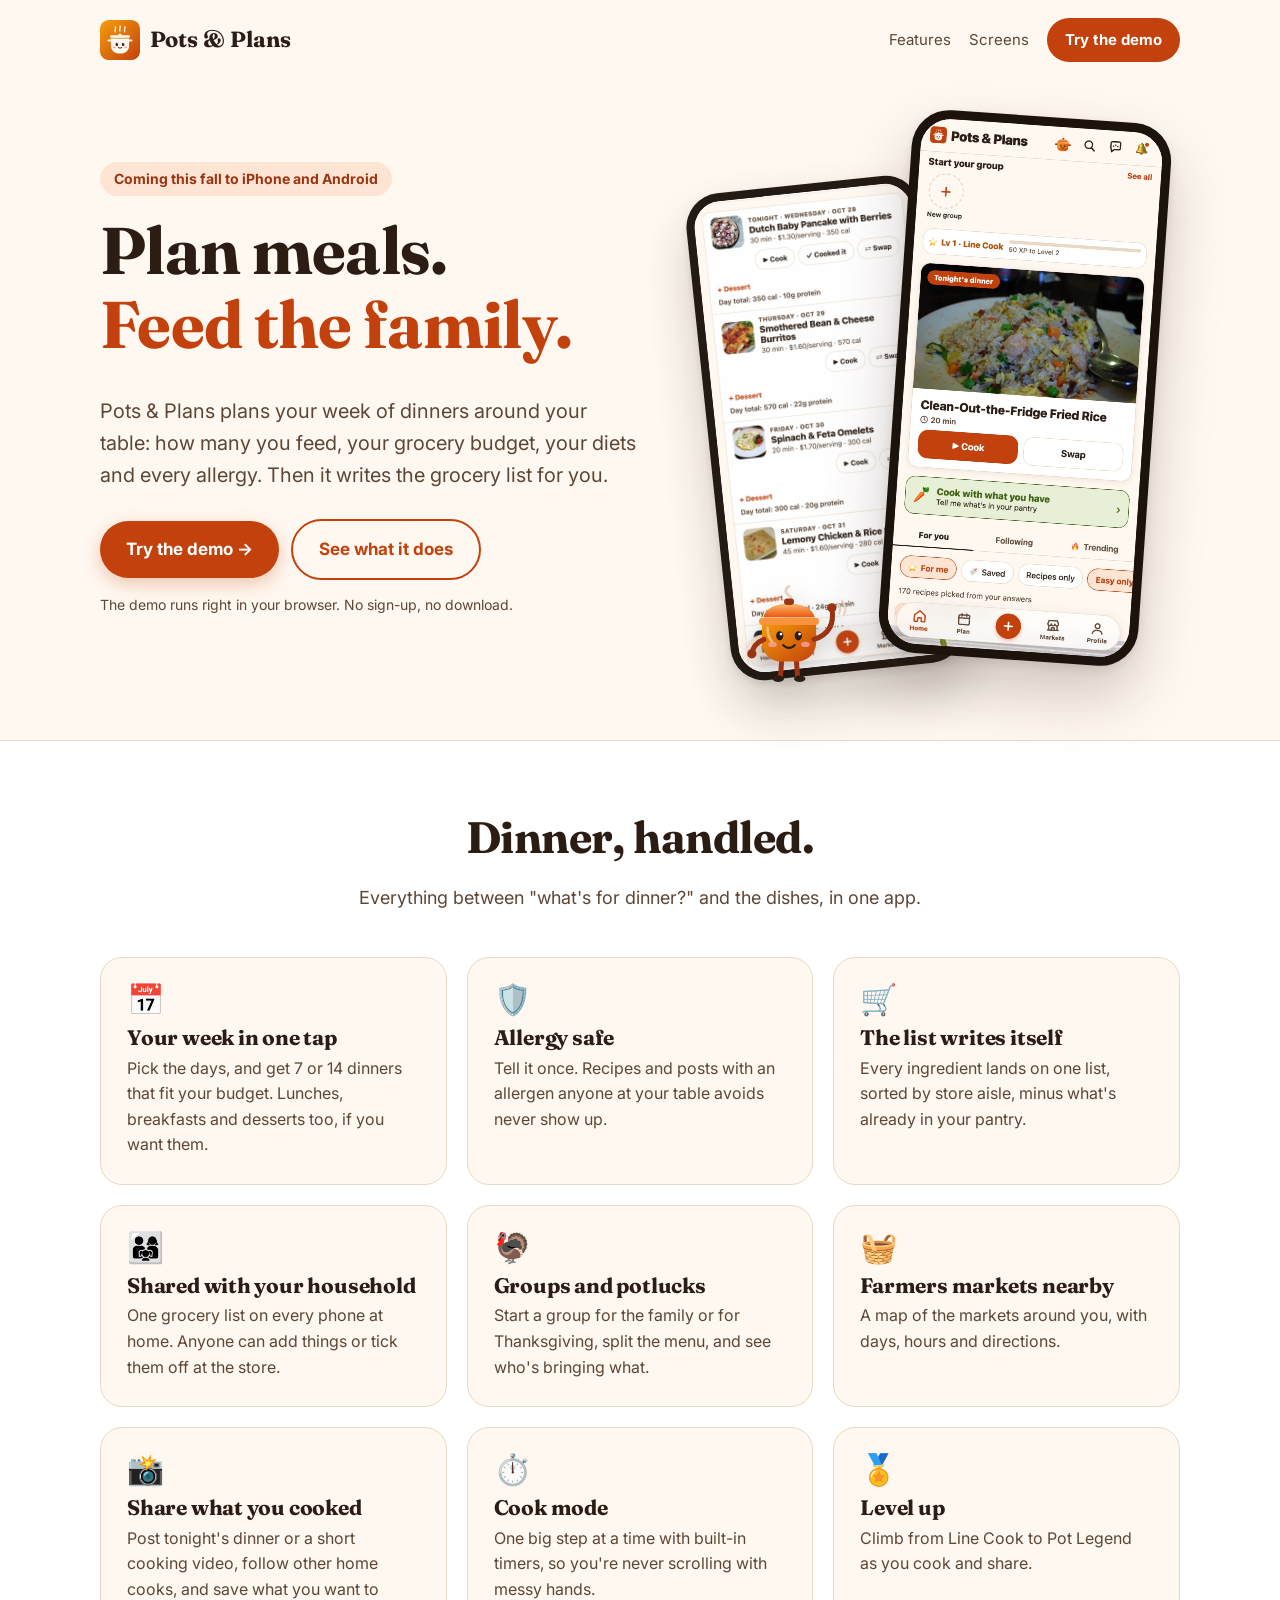
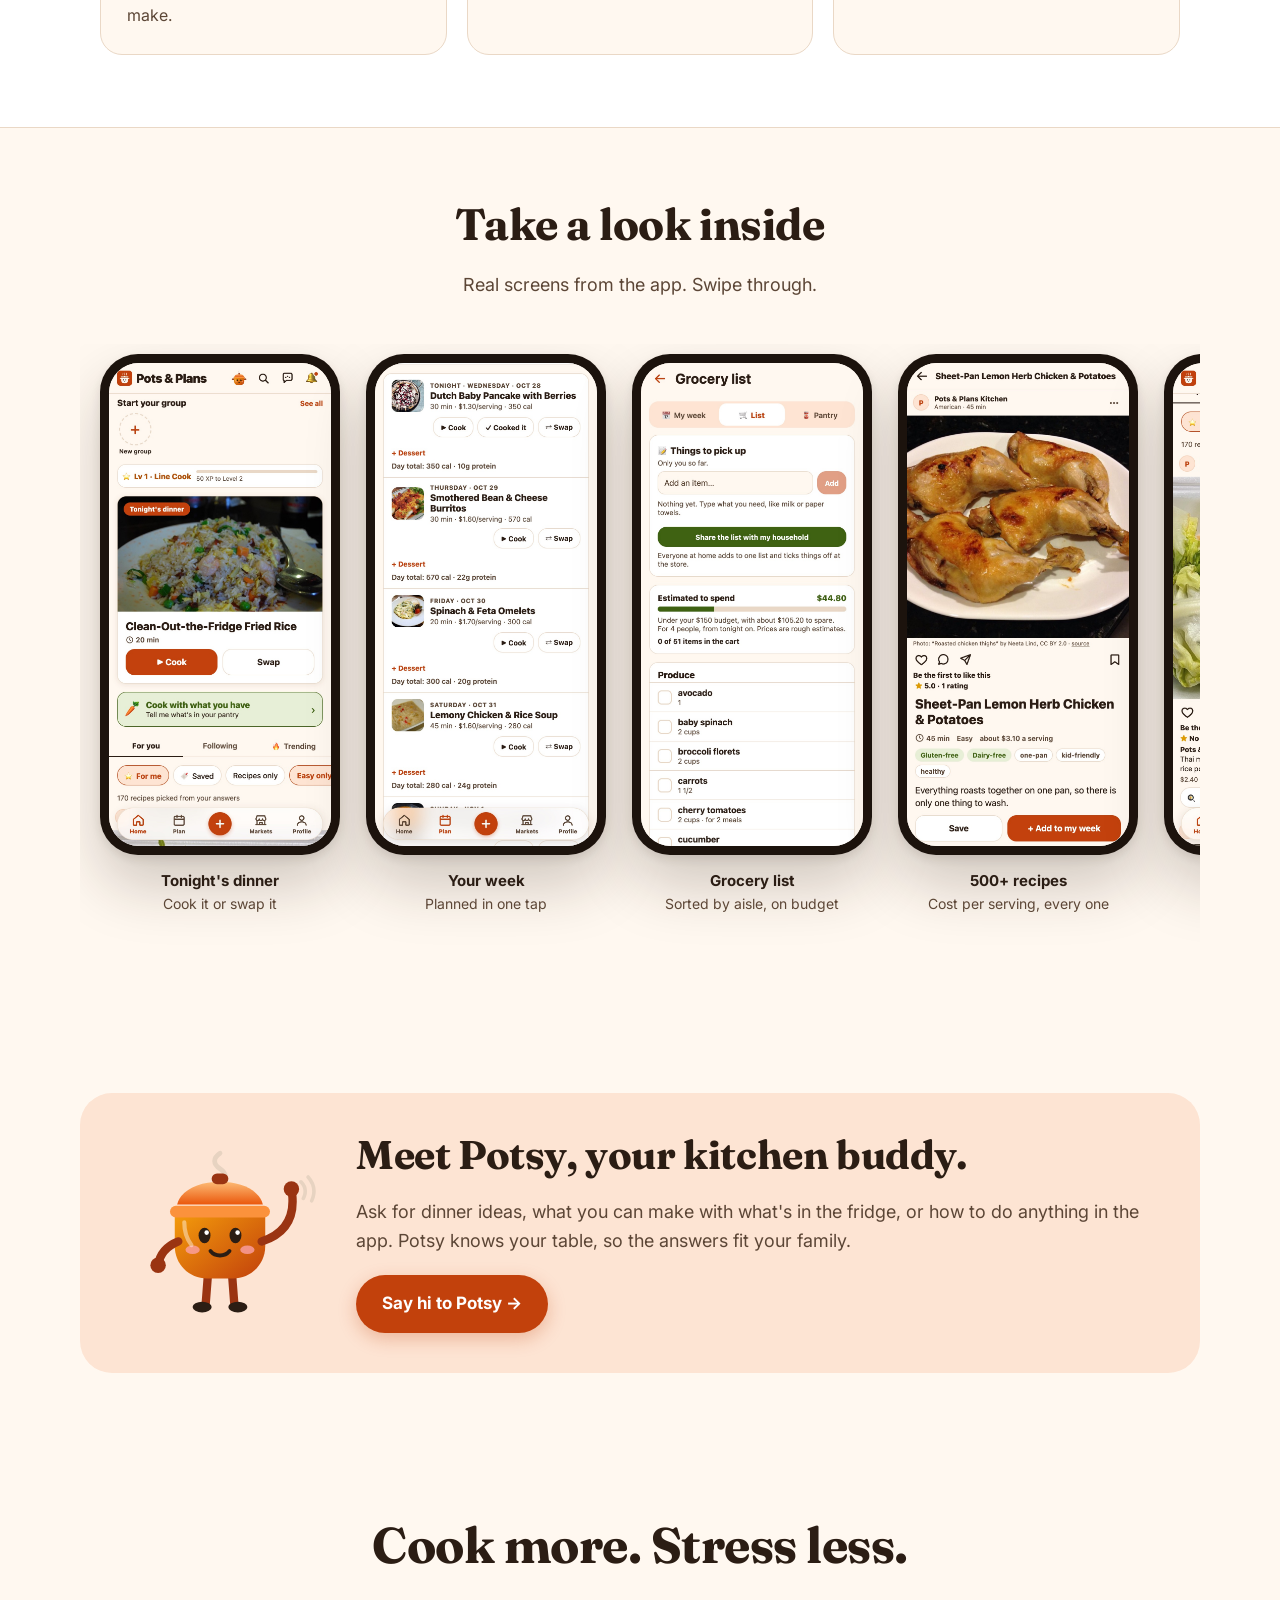
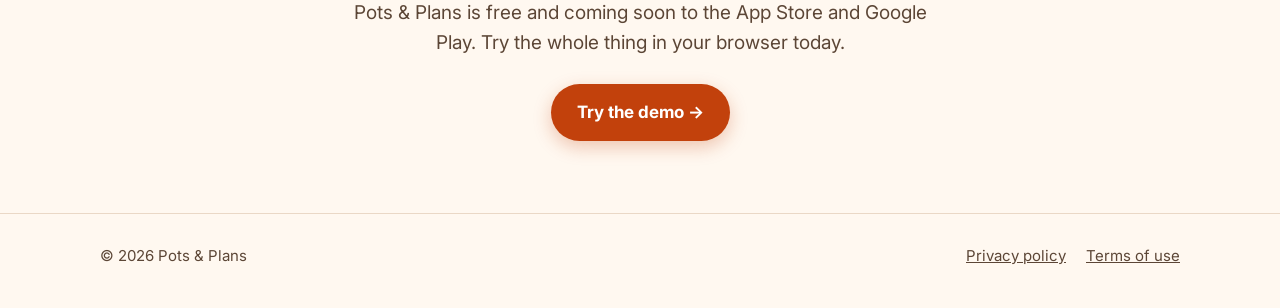
==== index.html @ 4e40d7f4 "Pots & Plans website: landing page, privacy, terms Co-Authored-By: Claude Opus 5.5 <noreply@anthropi" ====
<!doctype html>
<html lang="en">
<head>
  <meta charset="utf-8">
  <meta name="viewport" content="width=device-width, initial-scale=1">
  <title>Pots &amp; Plans: plan meals, feed the family</title>
  <meta name="description" content="Pots & Plans plans your week of dinners around your family's budget, diets and allergies, then builds the grocery list for you. Coming to iPhone and Android.">
  <meta property="og:title" content="Pots & Plans">
  <meta property="og:description" content="Plan meals. Feed the family. Your week of dinners and the grocery list, planned around your table.">
  <meta property="og:image" content="https://getpotsandplans.com/img/og-logo.png">
  <meta property="og:url" content="https://getpotsandplans.com/">
  <meta name="theme-color" content="#c2410c">
  <link rel="icon" href="/favicon.png">
  <link rel="apple-touch-icon" href="/apple-touch-icon.png">
  <link rel="preconnect" href="https://fonts.googleapis.com">
  <link rel="preconnect" href="https://fonts.gstatic.com" crossorigin>
  <link href="https://fonts.googleapis.com/css2?family=Fraunces:opsz,wght@9..144,600;9..144,700&family=Inter:wght@400;600;700&display=swap" rel="stylesheet">
  <link rel="stylesheet" href="/style.css">
</head>
<body>
  <header class="top">
    <div class="wrap">
      <a class="brand" href="/"><img src="/img/logo.svg" alt="">Pots &amp; Plans</a>
      <nav>
        <a class="hide-sm" href="#features">Features</a>
        <a class="hide-sm" href="#screens">Screens</a>
        <a class="btn small" href="https://enocherdner.github.io/pots-and-plans-demo/">Try the demo</a>
      </nav>
    </div>
  </header>

  <main>
    <section class="hero">
      <div class="wrap">
        <div>
          <span class="eyebrow">Coming this fall to iPhone and Android</span>
          <h1>Plan meals.<br><em>Feed the family.</em></h1>
          <p class="lead">Pots &amp; Plans plans your week of dinners around your table: how many you feed, your grocery budget, your diets and every allergy. Then it writes the grocery list for you.</p>
          <div class="cta-row">
            <a class="btn" href="https://enocherdner.github.io/pots-and-plans-demo/">Try the demo &rarr;</a>
            <a class="btn ghost" href="#features">See what it does</a>
          </div>
          <p class="note">The demo runs right in your browser. No sign-up, no download.</p>
        </div>
        <div class="hero-phones" aria-hidden="true">
          <div class="phone back"><img src="/img/screens/plan.jpg" alt=""></div>
          <div class="phone front"><img src="/img/screens/home.jpg" alt=""></div>
          <img class="potsy" src="/img/potsy-waving.svg" alt="">
        </div>
      </div>
    </section>

    <section class="alt" id="features">
      <div class="wrap">
        <div class="section-head">
          <h2>Dinner, handled.</h2>
          <p>Everything between "what's for dinner?" and the dishes, in one app.</p>
        </div>
        <div class="features">
          <div class="feature"><div class="icon">📅</div><h3>Your week in one tap</h3><p>Pick the days, and get 7 or 14 dinners that fit your budget. Lunches, breakfasts and desserts too, if you want them.</p></div>
          <div class="feature"><div class="icon">🛡️</div><h3>Allergy safe</h3><p>Tell it once. Recipes and posts with an allergen anyone at your table avoids never show up.</p></div>
          <div class="feature"><div class="icon">🛒</div><h3>The list writes itself</h3><p>Every ingredient lands on one list, sorted by store aisle, minus what's already in your pantry.</p></div>
          <div class="feature"><div class="icon">👨‍👩‍👧</div><h3>Shared with your household</h3><p>One grocery list on every phone at home. Anyone can add things or tick them off at the store.</p></div>
          <div class="feature"><div class="icon">🦃</div><h3>Groups and potlucks</h3><p>Start a group for the family or for Thanksgiving, split the menu, and see who's bringing what.</p></div>
          <div class="feature"><div class="icon">🧺</div><h3>Farmers markets nearby</h3><p>A map of the markets around you, with days, hours and directions.</p></div>
          <div class="feature"><div class="icon">📸</div><h3>Share what you cooked</h3><p>Post tonight's dinner or a short cooking video, follow other home cooks, and save what you want to make.</p></div>
          <div class="feature"><div class="icon">⏱️</div><h3>Cook mode</h3><p>One big step at a time with built-in timers, so you're never scrolling with messy hands.</p></div>
          <div class="feature"><div class="icon">🏅</div><h3>Level up</h3><p>Climb from Line Cook to Pot Legend as you cook and share.</p></div>
        </div>
      </div>
    </section>

    <section id="screens">
      <div class="wrap">
        <div class="section-head">
          <h2>Take a look inside</h2>
          <p>Real screens from the app. Swipe through.</p>
        </div>
        <div class="rail">
          <figure><div class="phone"><img src="/img/screens/home.jpg" alt="Home screen with tonight's dinner" loading="lazy"></div><figcaption>Tonight's dinner<span>Cook it or swap it</span></figcaption></figure>
          <figure><div class="phone"><img src="/img/screens/plan.jpg" alt="A week of planned dinners" loading="lazy"></div><figcaption>Your week<span>Planned in one tap</span></figcaption></figure>
          <figure><div class="phone"><img src="/img/screens/list.jpg" alt="Grocery list sorted by aisle" loading="lazy"></div><figcaption>Grocery list<span>Sorted by aisle, on budget</span></figcaption></figure>
          <figure><div class="phone"><img src="/img/screens/recipe.jpg" alt="A recipe page" loading="lazy"></div><figcaption>500+ recipes<span>Cost per serving, every one</span></figcaption></figure>
          <figure><div class="phone"><img src="/img/screens/feed.jpg" alt="The recipe feed" loading="lazy"></div><figcaption>The feed<span>Picked from your answers</span></figcaption></figure>
          <figure><div class="phone"><img src="/img/screens/potsy.jpg" alt="Asking Potsy for dinner ideas" loading="lazy"></div><figcaption>Ask Potsy<span>Ideas in seconds</span></figcaption></figure>
          <figure><div class="phone"><img src="/img/screens/markets.jpg" alt="Farmers market map" loading="lazy"></div><figcaption>Farmers markets<span>Near you, on a map</span></figcaption></figure>
        </div>
      </div>
    </section>

    <section class="potsy-band">
      <div class="wrap">
        <img src="/img/potsy-waving.svg" alt="Potsy, the Pots & Plans pot, waving">
        <div>
          <h2>Meet Potsy, your kitchen buddy.</h2>
          <p>Ask for dinner ideas, what you can make with what's in the fridge, or how to do anything in the app. Potsy knows your table, so the answers fit your family.</p>
          <a class="btn" href="https://enocherdner.github.io/pots-and-plans-demo/">Say hi to Potsy &rarr;</a>
        </div>
      </div>
    </section>

    <section class="final">
      <div class="wrap">
        <h2>Cook more. Stress less.</h2>
        <p>Pots &amp; Plans is free and coming soon to the App Store and Google Play. Try the whole thing in your browser today.</p>
        <a class="btn" href="https://enocherdner.github.io/pots-and-plans-demo/">Try the demo &rarr;</a>
      </div>
    </section>
  </main>

  <footer>
    <div class="wrap">
      <span>&copy; 2026 Pots &amp; Plans</span>
      <nav>
        <a href="/privacy/">Privacy policy</a>
        <a href="/terms/">Terms of use</a>
      </nav>
    </div>
  </footer>
</body>
</html>
---- style.css ----
:root {
  --bg: #fff8f0;
  --surface: #ffffff;
  --ink: #2b1d14;
  --ink-soft: #5c4636;
  --line: #ead8c6;
  --brand: #c2410c;
  --brand-dark: #9a3412;
  --brand-soft: #fde4d3;
  --green: #3f6212;
  --green-soft: #e7f0d6;
  --radius: 22px;
}
* { box-sizing: border-box; }
html { -webkit-text-size-adjust: 100%; scroll-behavior: smooth; }
body {
  margin: 0;
  background: var(--bg);
  color: var(--ink);
  font: 17px/1.6 "Inter", system-ui, -apple-system, "Segoe UI", sans-serif;
}
img { max-width: 100%; display: block; }
a { color: var(--brand); }
h1, h2, h3 { font-family: "Fraunces", Georgia, serif; line-height: 1.12; margin: 0 0 .5em; letter-spacing: -0.01em; }
.wrap { max-width: 1120px; margin: 0 auto; padding: 0 20px; }

/* Top bar */
.top { padding: 18px 0; }
.top .wrap { display: flex; align-items: center; justify-content: space-between; gap: 12px; }
.brand { display: flex; align-items: center; gap: 10px; text-decoration: none; color: var(--ink); font-family: "Fraunces", Georgia, serif; font-weight: 700; font-size: 22px; }
.brand img { width: 40px; height: 40px; }
.top nav { display: flex; gap: 18px; align-items: center; font-size: 15px; }
.top nav a { color: var(--ink-soft); text-decoration: none; }
.top nav a:hover { color: var(--brand); }
.top nav a.btn, .top nav a.btn:hover { color: #fff; }

/* Buttons */
.btn {
  display: inline-flex; align-items: center; justify-content: center; gap: 8px;
  background: var(--brand); color: #fff; text-decoration: none; font-weight: 700;
  padding: 15px 26px; border-radius: 999px; font-size: 17px;
  box-shadow: 0 6px 18px rgba(194, 65, 12, .28);
  transition: background .15s, transform .15s;
}
.btn:hover { background: var(--brand-dark); transform: translateY(-1px); }
.btn.small { padding: 10px 18px; font-size: 15px; box-shadow: none; }
.btn.ghost { background: transparent; color: var(--brand); border: 2px solid var(--brand); box-shadow: none; }
.btn.ghost:hover { background: var(--brand-soft); }

/* Hero */
.hero { padding: 36px 0 64px; }
.hero .wrap { display: grid; grid-template-columns: 1.05fr .95fr; gap: 48px; align-items: center; }
.eyebrow { display: inline-block; background: var(--brand-soft); color: var(--brand-dark); font-weight: 700; font-size: 14px; padding: 6px 14px; border-radius: 999px; margin-bottom: 18px; }
.hero h1 { font-size: clamp(40px, 6vw, 66px); }
.hero h1 em { font-style: normal; color: var(--brand); }
.hero p.lead { font-size: 20px; color: var(--ink-soft); max-width: 34em; margin: 0 0 28px; }
.cta-row { display: flex; flex-wrap: wrap; gap: 12px; align-items: center; }
.note { font-size: 14px; color: var(--ink-soft); margin-top: 14px; }
.hero-phones { position: relative; display: flex; justify-content: center; min-height: 560px; }
.hero-phones .phone { position: absolute; left: 50%; width: 260px; }
.hero-phones .phone.back { transform: translateX(calc(-50% - 110px)) rotate(-6deg) scale(.9); top: 40px; opacity: .97; }
.hero-phones .phone.front { transform: translateX(calc(-50% + 90px)) rotate(4deg); top: 0; }
.hero-phones .potsy { position: absolute; width: 120px; bottom: -10px; left: 8%; filter: drop-shadow(0 8px 14px rgba(0,0,0,.15)); }

/* Phone frame */
.phone {
  border-radius: 38px; padding: 9px; background: #1c130d;
  box-shadow: 0 30px 60px rgba(43, 29, 20, .22), 0 4px 10px rgba(43, 29, 20, .1);
}
.phone img { border-radius: 30px; width: 100%; aspect-ratio: 440 / 956; object-fit: cover; object-position: top; background: var(--bg); }

/* Sections */
section { padding: 72px 0; }
section.alt { background: var(--surface); border-top: 1px solid var(--line); border-bottom: 1px solid var(--line); }
.section-head { text-align: center; max-width: 640px; margin: 0 auto 44px; }
.section-head h2 { font-size: clamp(30px, 4vw, 44px); }
.section-head p { color: var(--ink-soft); font-size: 18px; margin: 0; }

.features { display: grid; grid-template-columns: repeat(3, 1fr); gap: 20px; }
.feature { background: var(--surface); border: 1px solid var(--line); border-radius: var(--radius); padding: 26px; }
section.alt .feature { background: var(--bg); }
.feature .icon { font-size: 30px; line-height: 1; margin-bottom: 12px; }
.feature h3 { font-size: 21px; margin-bottom: 6px; }
.feature p { margin: 0; color: var(--ink-soft); font-size: 16px; }

/* Screenshot rail */
.rail { display: flex; gap: 26px; overflow-x: auto; scroll-snap-type: x mandatory; padding: 10px 20px 34px; margin: 0 -20px; -webkit-overflow-scrolling: touch; }
.rail figure { margin: 0; flex: 0 0 240px; scroll-snap-align: center; text-align: center; }
.rail figcaption { margin-top: 14px; font-weight: 700; font-size: 15px; }
.rail figcaption span { display: block; font-weight: 400; color: var(--ink-soft); font-size: 14px; }

/* Potsy band */
.potsy-band .wrap { display: grid; grid-template-columns: 200px 1fr; gap: 36px; align-items: center; background: var(--brand-soft); border-radius: 32px; padding: 40px; }
.potsy-band img { width: 100%; }
.potsy-band h2 { font-size: clamp(28px, 3.6vw, 40px); }
.potsy-band p { color: var(--ink-soft); margin: 0 0 20px; font-size: 18px; }

/* Final CTA */
.final { text-align: center; }
.final h2 { font-size: clamp(32px, 4.5vw, 50px); }
.final p { color: var(--ink-soft); font-size: 19px; margin: 0 auto 26px; max-width: 32em; }

/* Footer */
footer { border-top: 1px solid var(--line); padding: 30px 0 40px; font-size: 15px; color: var(--ink-soft); }
footer .wrap { display: flex; flex-wrap: wrap; justify-content: space-between; gap: 14px; align-items: center; }
footer nav { display: flex; gap: 20px; }
footer a { color: var(--ink-soft); }

/* Legal pages */
.legal { max-width: 720px; margin: 0 auto; padding: 24px 20px 72px; }
.legal h1 { font-size: clamp(36px, 5vw, 48px); }
.legal h2 { font-size: 24px; margin-top: 1.6em; }
.legal .updated { color: var(--ink-soft); font-size: 15px; }
.legal p, .legal li { color: var(--ink); }

@media (max-width: 900px) {
  .hero .wrap { grid-template-columns: 1fr; gap: 28px; }
  .hero { text-align: center; padding-top: 16px; }
  .hero p.lead { margin-left: auto; margin-right: auto; }
  .cta-row { justify-content: center; }
  .hero-phones { min-height: 480px; }
  .hero-phones .phone { width: 220px; }
  .hero-phones .phone.back { transform: translateX(calc(-50% - 80px)) rotate(-6deg) scale(.9); }
  .hero-phones .phone.front { transform: translateX(calc(-50% + 70px)) rotate(4deg); }
  .hero-phones .potsy { width: 90px; left: 2%; }
  .features { grid-template-columns: 1fr 1fr; }
  .potsy-band .wrap { grid-template-columns: 1fr; text-align: center; padding: 30px 22px; }
  .potsy-band img { width: 140px; margin: 0 auto; }
}
@media (max-width: 600px) {
  body { font-size: 16px; }
  .top nav .hide-sm { display: none; }
  .features { grid-template-columns: 1fr; }
  section { padding: 56px 0; }
  .hero-phones { min-height: 400px; }
  .hero-phones .phone { width: 180px; border-radius: 30px; padding: 7px; }
  .hero-phones .phone img { border-radius: 24px; }
  .hero-phones .phone.back { transform: translateX(calc(-50% - 62px)) rotate(-6deg) scale(.9); }
  .hero-phones .phone.front { transform: translateX(calc(-50% + 56px)) rotate(4deg); }
  .rail figure { flex-basis: 210px; }
}
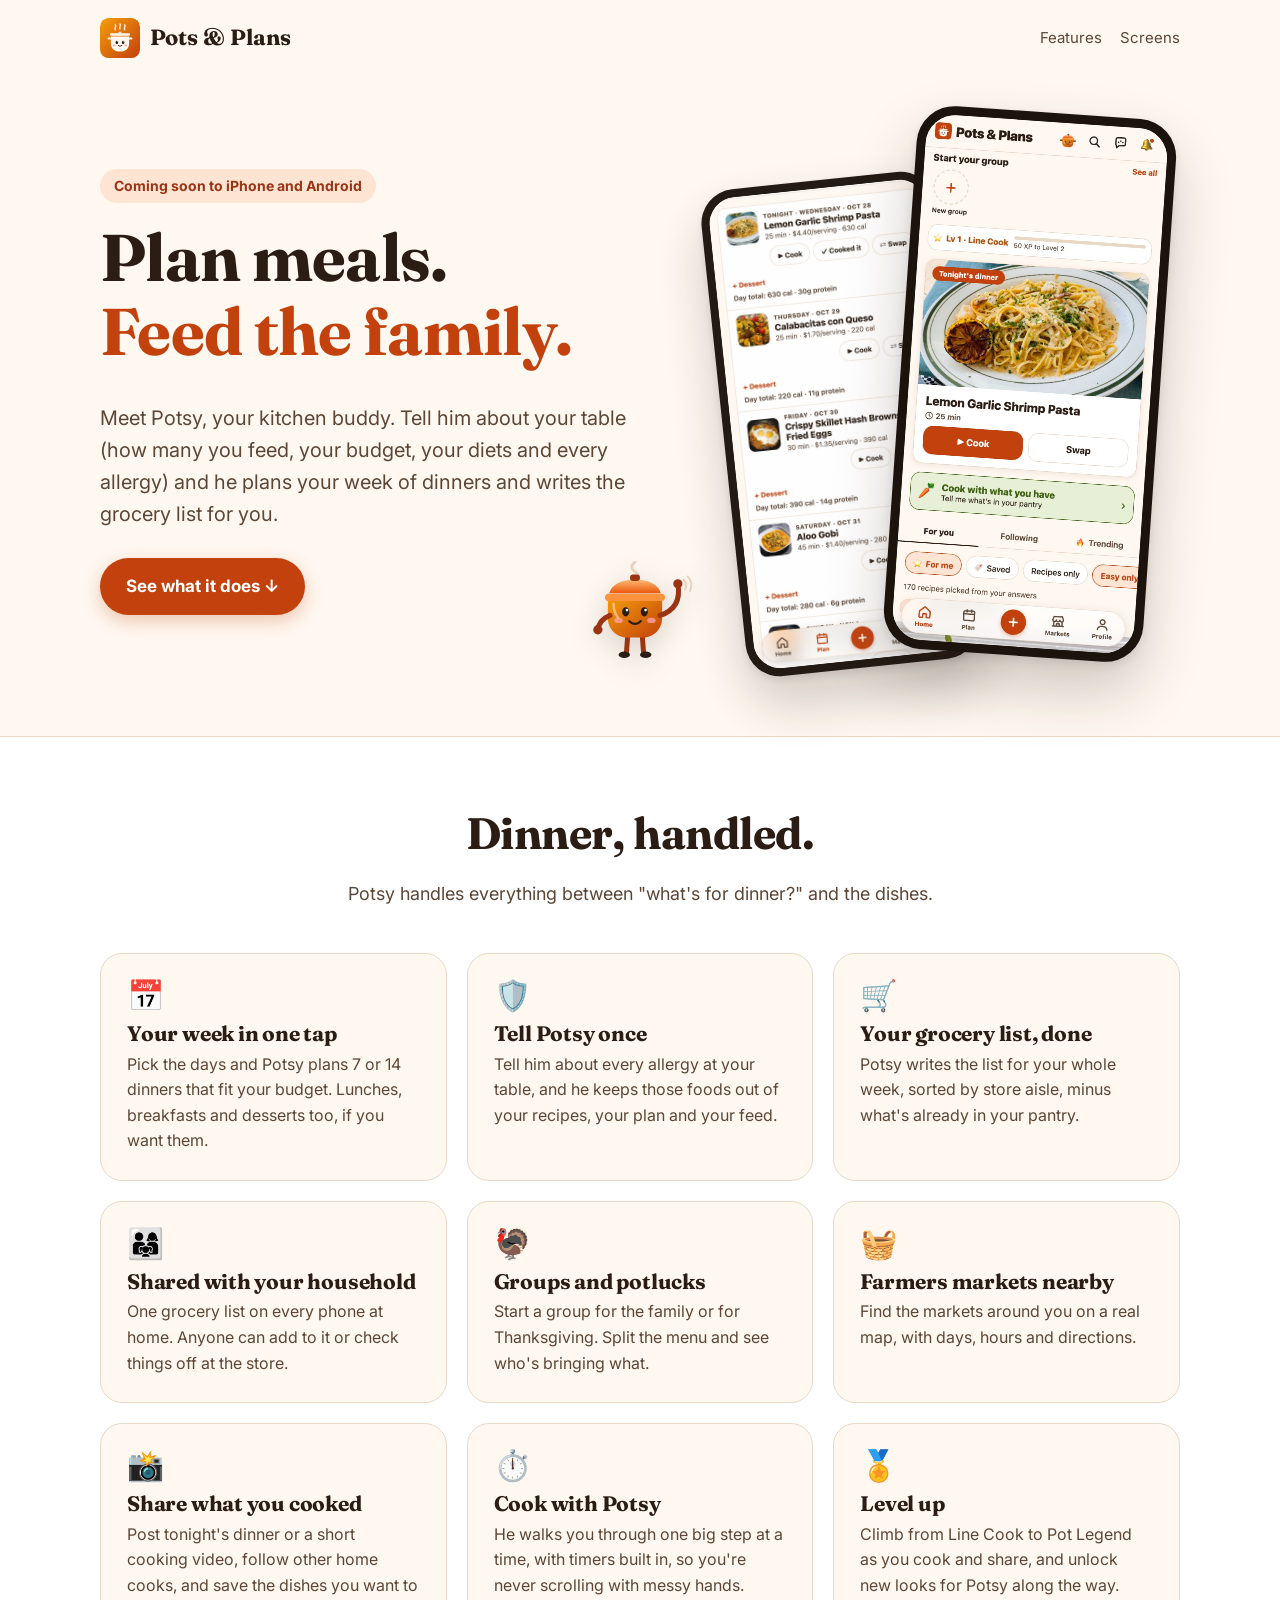
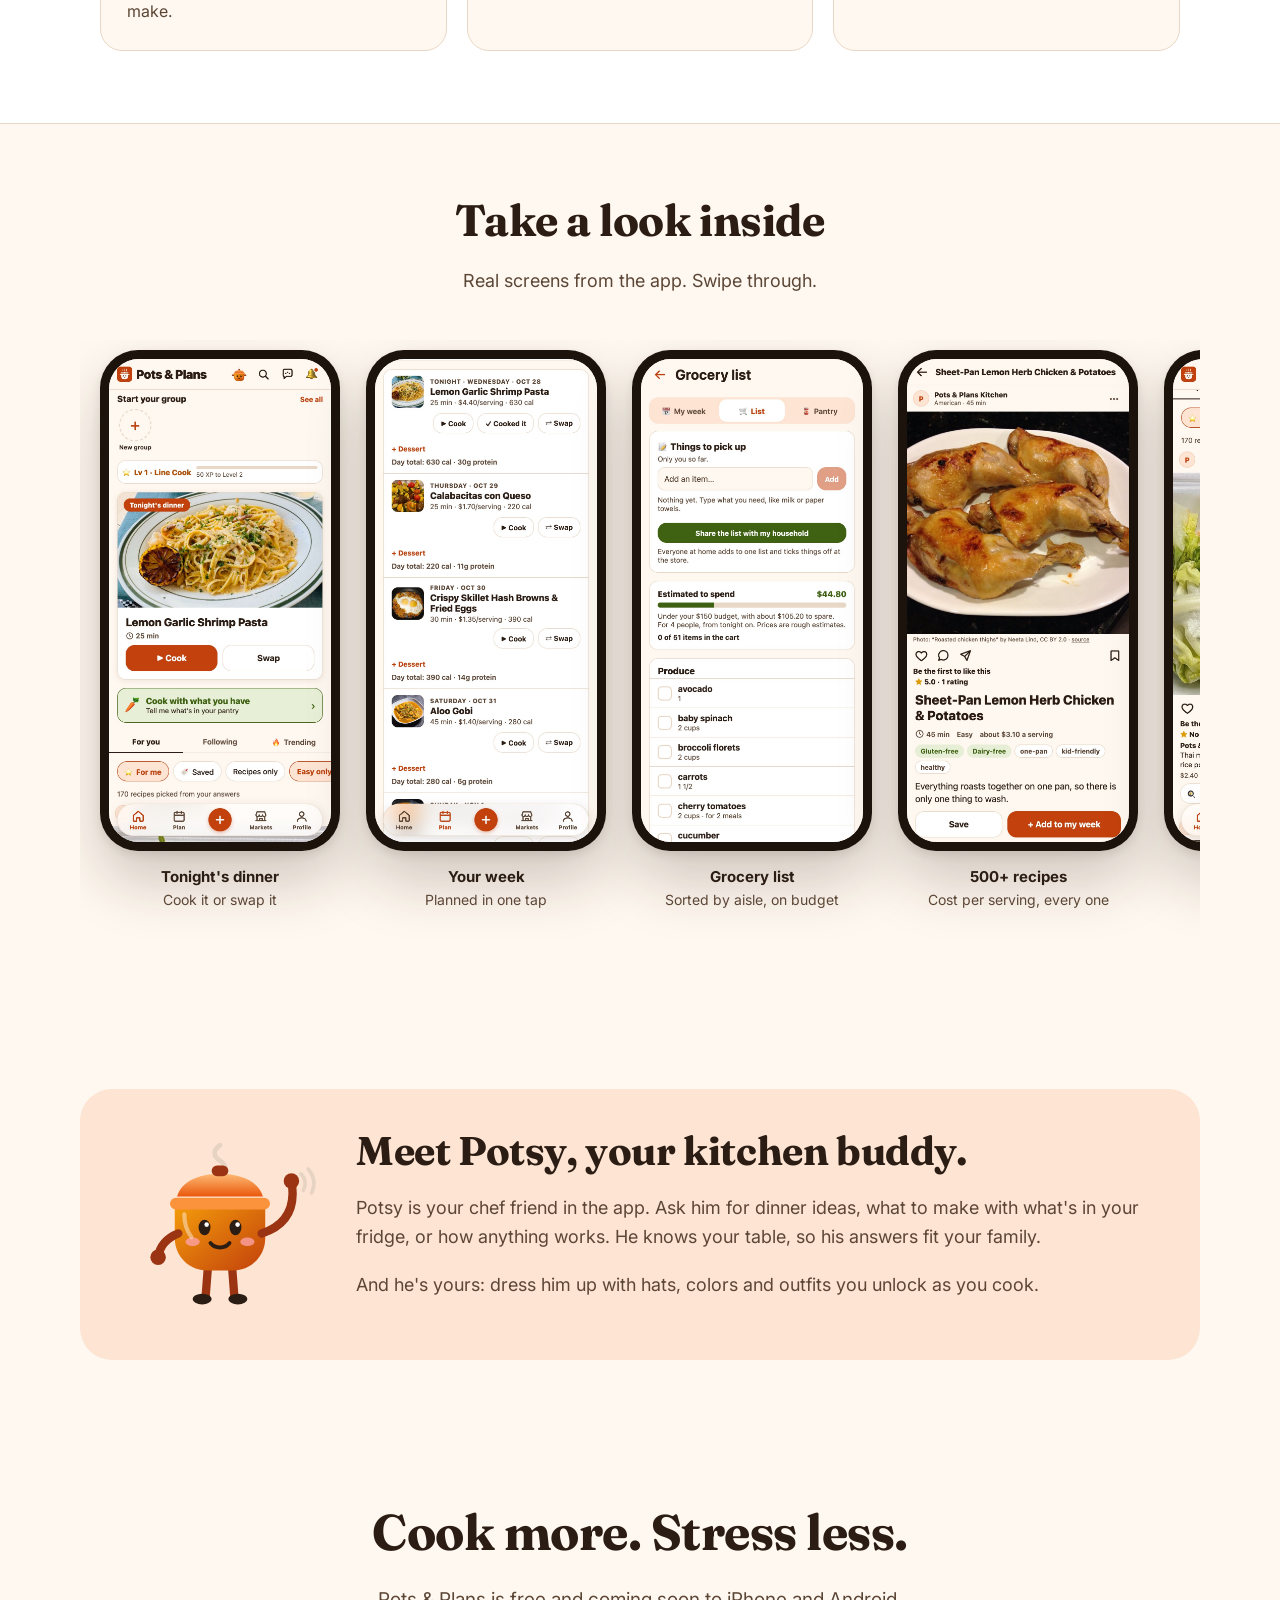
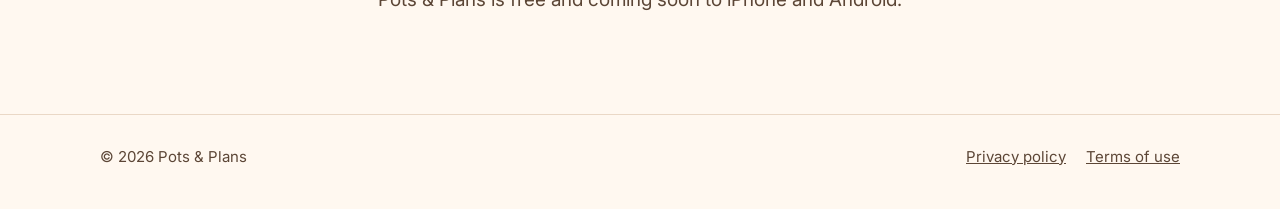
==== commit 6b571986: "Website: Potsy-first copy, coming soon (no demo links), shrimp pasta hero, Potsy beside the phones C" ====
--- a/index.html
+++ b/index.html
@@ -4,7 +4,7 @@
   <meta charset="utf-8">
   <meta name="viewport" content="width=device-width, initial-scale=1">
   <title>Pots &amp; Plans: plan meals, feed the family</title>
-  <meta name="description" content="Pots & Plans plans your week of dinners around your family's budget, diets and allergies, then builds the grocery list for you. Coming to iPhone and Android.">
+  <meta name="description" content="Meet Potsy, your kitchen buddy. He plans your week of dinners around your family's budget, diets and allergies, then writes the grocery list for you. Coming soon to iPhone and Android.">
   <meta property="og:title" content="Pots & Plans">
   <meta property="og:description" content="Plan meals. Feed the family. Your week of dinners and the grocery list, planned around your table.">
   <meta property="og:image" content="https://getpotsandplans.com/img/og-logo.png">
@@ -15,7 +15,7 @@
   <link rel="preconnect" href="https://fonts.googleapis.com">
   <link rel="preconnect" href="https://fonts.gstatic.com" crossorigin>
   <link href="https://fonts.googleapis.com/css2?family=Fraunces:opsz,wght@9..144,600;9..144,700&family=Inter:wght@400;600;700&display=swap" rel="stylesheet">
-  <link rel="stylesheet" href="/style.css">
+  <link rel="stylesheet" href="/style.css?v=3">
 </head>
 <body>
   <header class="top">
@@ -24,7 +24,6 @@
       <nav>
         <a class="hide-sm" href="#features">Features</a>
         <a class="hide-sm" href="#screens">Screens</a>
-        <a class="btn small" href="https://enocherdner.github.io/pots-and-plans-demo/">Try the demo</a>
       </nav>
     </div>
   </header>
@@ -33,18 +32,16 @@
     <section class="hero">
       <div class="wrap">
         <div>
-          <span class="eyebrow">Coming this fall to iPhone and Android</span>
+          <span class="eyebrow">Coming soon to iPhone and Android</span>
           <h1>Plan meals.<br><em>Feed the family.</em></h1>
-          <p class="lead">Pots &amp; Plans plans your week of dinners around your table: how many you feed, your grocery budget, your diets and every allergy. Then it writes the grocery list for you.</p>
+          <p class="lead">Meet Potsy, your kitchen buddy. Tell him about your table (how many you feed, your budget, your diets and every allergy) and he plans your week of dinners and writes the grocery list for you.</p>
           <div class="cta-row">
-            <a class="btn" href="https://enocherdner.github.io/pots-and-plans-demo/">Try the demo &rarr;</a>
-            <a class="btn ghost" href="#features">See what it does</a>
+            <a class="btn" href="#features">See what it does &darr;</a>
           </div>
-          <p class="note">The demo runs right in your browser. No sign-up, no download.</p>
         </div>
         <div class="hero-phones" aria-hidden="true">
-          <div class="phone back"><img src="/img/screens/plan.jpg" alt=""></div>
-          <div class="phone front"><img src="/img/screens/home.jpg" alt=""></div>
+          <div class="phone back"><img src="/img/screens/plan.jpg?v=3" alt=""></div>
+          <div class="phone front"><img src="/img/screens/home.jpg?v=3" alt=""></div>
           <img class="potsy" src="/img/potsy-waving.svg" alt="">
         </div>
       </div>
@@ -54,18 +51,18 @@
       <div class="wrap">
         <div class="section-head">
           <h2>Dinner, handled.</h2>
-          <p>Everything between "what's for dinner?" and the dishes, in one app.</p>
+          <p>Potsy handles everything between "what's for dinner?" and the dishes.</p>
         </div>
         <div class="features">
-          <div class="feature"><div class="icon">📅</div><h3>Your week in one tap</h3><p>Pick the days, and get 7 or 14 dinners that fit your budget. Lunches, breakfasts and desserts too, if you want them.</p></div>
-          <div class="feature"><div class="icon">🛡️</div><h3>Allergy safe</h3><p>Tell it once. Recipes and posts with an allergen anyone at your table avoids never show up.</p></div>
-          <div class="feature"><div class="icon">🛒</div><h3>The list writes itself</h3><p>Every ingredient lands on one list, sorted by store aisle, minus what's already in your pantry.</p></div>
-          <div class="feature"><div class="icon">👨‍👩‍👧</div><h3>Shared with your household</h3><p>One grocery list on every phone at home. Anyone can add things or tick them off at the store.</p></div>
-          <div class="feature"><div class="icon">🦃</div><h3>Groups and potlucks</h3><p>Start a group for the family or for Thanksgiving, split the menu, and see who's bringing what.</p></div>
-          <div class="feature"><div class="icon">🧺</div><h3>Farmers markets nearby</h3><p>A map of the markets around you, with days, hours and directions.</p></div>
-          <div class="feature"><div class="icon">📸</div><h3>Share what you cooked</h3><p>Post tonight's dinner or a short cooking video, follow other home cooks, and save what you want to make.</p></div>
-          <div class="feature"><div class="icon">⏱️</div><h3>Cook mode</h3><p>One big step at a time with built-in timers, so you're never scrolling with messy hands.</p></div>
-          <div class="feature"><div class="icon">🏅</div><h3>Level up</h3><p>Climb from Line Cook to Pot Legend as you cook and share.</p></div>
+          <div class="feature"><div class="icon">📅</div><h3>Your week in one tap</h3><p>Pick the days and Potsy plans 7 or 14 dinners that fit your budget. Lunches, breakfasts and desserts too, if you want them.</p></div>
+          <div class="feature"><div class="icon">🛡️</div><h3>Tell Potsy once</h3><p>Tell him about every allergy at your table, and he keeps those foods out of your recipes, your plan and your feed.</p></div>
+          <div class="feature"><div class="icon">🛒</div><h3>Your grocery list, done</h3><p>Potsy writes the list for your whole week, sorted by store aisle, minus what's already in your pantry.</p></div>
+          <div class="feature"><div class="icon">👨‍👩‍👧</div><h3>Shared with your household</h3><p>One grocery list on every phone at home. Anyone can add to it or check things off at the store.</p></div>
+          <div class="feature"><div class="icon">🦃</div><h3>Groups and potlucks</h3><p>Start a group for the family or for Thanksgiving. Split the menu and see who's bringing what.</p></div>
+          <div class="feature"><div class="icon">🧺</div><h3>Farmers markets nearby</h3><p>Find the markets around you on a real map, with days, hours and directions.</p></div>
+          <div class="feature"><div class="icon">📸</div><h3>Share what you cooked</h3><p>Post tonight's dinner or a short cooking video, follow other home cooks, and save the dishes you want to make.</p></div>
+          <div class="feature"><div class="icon">⏱️</div><h3>Cook with Potsy</h3><p>He walks you through one big step at a time, with timers built in, so you're never scrolling with messy hands.</p></div>
+          <div class="feature"><div class="icon">🏅</div><h3>Level up</h3><p>Climb from Line Cook to Pot Legend as you cook and share, and unlock new looks for Potsy along the way.</p></div>
         </div>
       </div>
     </section>
@@ -77,13 +74,13 @@
           <p>Real screens from the app. Swipe through.</p>
         </div>
         <div class="rail">
-          <figure><div class="phone"><img src="/img/screens/home.jpg" alt="Home screen with tonight's dinner" loading="lazy"></div><figcaption>Tonight's dinner<span>Cook it or swap it</span></figcaption></figure>
-          <figure><div class="phone"><img src="/img/screens/plan.jpg" alt="A week of planned dinners" loading="lazy"></div><figcaption>Your week<span>Planned in one tap</span></figcaption></figure>
-          <figure><div class="phone"><img src="/img/screens/list.jpg" alt="Grocery list sorted by aisle" loading="lazy"></div><figcaption>Grocery list<span>Sorted by aisle, on budget</span></figcaption></figure>
-          <figure><div class="phone"><img src="/img/screens/recipe.jpg" alt="A recipe page" loading="lazy"></div><figcaption>500+ recipes<span>Cost per serving, every one</span></figcaption></figure>
-          <figure><div class="phone"><img src="/img/screens/feed.jpg" alt="The recipe feed" loading="lazy"></div><figcaption>The feed<span>Picked from your answers</span></figcaption></figure>
-          <figure><div class="phone"><img src="/img/screens/potsy.jpg" alt="Asking Potsy for dinner ideas" loading="lazy"></div><figcaption>Ask Potsy<span>Ideas in seconds</span></figcaption></figure>
-          <figure><div class="phone"><img src="/img/screens/markets.jpg" alt="Farmers market map" loading="lazy"></div><figcaption>Farmers markets<span>Near you, on a map</span></figcaption></figure>
+          <figure><div class="phone"><img src="/img/screens/home.jpg?v=3" alt="Home screen with tonight's dinner" loading="lazy"></div><figcaption>Tonight's dinner<span>Cook it or swap it</span></figcaption></figure>
+          <figure><div class="phone"><img src="/img/screens/plan.jpg?v=3" alt="A week of planned dinners" loading="lazy"></div><figcaption>Your week<span>Planned in one tap</span></figcaption></figure>
+          <figure><div class="phone"><img src="/img/screens/list.jpg?v=3" alt="Grocery list sorted by aisle" loading="lazy"></div><figcaption>Grocery list<span>Sorted by aisle, on budget</span></figcaption></figure>
+          <figure><div class="phone"><img src="/img/screens/recipe.jpg?v=3" alt="A recipe page" loading="lazy"></div><figcaption>500+ recipes<span>Cost per serving, every one</span></figcaption></figure>
+          <figure><div class="phone"><img src="/img/screens/feed.jpg?v=3" alt="The recipe feed" loading="lazy"></div><figcaption>The feed<span>Picked from your answers</span></figcaption></figure>
+          <figure><div class="phone"><img src="/img/screens/potsy.jpg?v=3" alt="Asking Potsy for dinner ideas" loading="lazy"></div><figcaption>Ask Potsy<span>Dinner ideas in seconds</span></figcaption></figure>
+          <figure><div class="phone"><img src="/img/screens/markets.jpg?v=3" alt="Farmers market map" loading="lazy"></div><figcaption>Farmers markets<span>Map or satellite, near you</span></figcaption></figure>
         </div>
       </div>
     </section>
@@ -93,8 +90,8 @@
         <img src="/img/potsy-waving.svg" alt="Potsy, the Pots & Plans pot, waving">
         <div>
           <h2>Meet Potsy, your kitchen buddy.</h2>
-          <p>Ask for dinner ideas, what you can make with what's in the fridge, or how to do anything in the app. Potsy knows your table, so the answers fit your family.</p>
-          <a class="btn" href="https://enocherdner.github.io/pots-and-plans-demo/">Say hi to Potsy &rarr;</a>
+          <p>Potsy is your chef friend in the app. Ask him for dinner ideas, what to make with what's in your fridge, or how anything works. He knows your table, so his answers fit your family.</p>
+          <p>And he's yours: dress him up with hats, colors and outfits you unlock as you cook.</p>
         </div>
       </div>
     </section>
@@ -102,8 +99,7 @@
     <section class="final">
       <div class="wrap">
         <h2>Cook more. Stress less.</h2>
-        <p>Pots &amp; Plans is free and coming soon to the App Store and Google Play. Try the whole thing in your browser today.</p>
-        <a class="btn" href="https://enocherdner.github.io/pots-and-plans-demo/">Try the demo &rarr;</a>
+        <p>Pots &amp; Plans is free and coming soon to iPhone and Android.</p>
       </div>
     </section>
   </main>
--- a/style.css
+++ b/style.css
@@ -58,9 +58,9 @@
 .note { font-size: 14px; color: var(--ink-soft); margin-top: 14px; }
 .hero-phones { position: relative; display: flex; justify-content: center; min-height: 560px; }
 .hero-phones .phone { position: absolute; left: 50%; width: 260px; }
-.hero-phones .phone.back { transform: translateX(calc(-50% - 110px)) rotate(-6deg) scale(.9); top: 40px; opacity: .97; }
-.hero-phones .phone.front { transform: translateX(calc(-50% + 90px)) rotate(4deg); top: 0; }
-.hero-phones .potsy { position: absolute; width: 120px; bottom: -10px; left: 8%; filter: drop-shadow(0 8px 14px rgba(0,0,0,.15)); }
+.hero-phones .phone.back { transform: translateX(calc(-50% - 95px)) rotate(-6deg) scale(.9); top: 40px; opacity: .97; }
+.hero-phones .phone.front { transform: translateX(calc(-50% + 95px)) rotate(4deg); top: 0; }
+.hero-phones .potsy { position: absolute; width: 120px; bottom: 10px; left: calc(50% - 360px); filter: drop-shadow(0 8px 14px rgba(0,0,0,.15)); }
 
 /* Phone frame */
 .phone {
@@ -120,9 +120,9 @@
   .cta-row { justify-content: center; }
   .hero-phones { min-height: 480px; }
   .hero-phones .phone { width: 220px; }
-  .hero-phones .phone.back { transform: translateX(calc(-50% - 80px)) rotate(-6deg) scale(.9); }
-  .hero-phones .phone.front { transform: translateX(calc(-50% + 70px)) rotate(4deg); }
-  .hero-phones .potsy { width: 90px; left: 2%; }
+  .hero-phones .phone.back { transform: translateX(calc(-50% - 30px)) rotate(-6deg) scale(.9); }
+  .hero-phones .phone.front { transform: translateX(calc(-50% + 110px)) rotate(4deg); }
+  .hero-phones .potsy { width: 90px; left: calc(50% - 250px); }
   .features { grid-template-columns: 1fr 1fr; }
   .potsy-band .wrap { grid-template-columns: 1fr; text-align: center; padding: 30px 22px; }
   .potsy-band img { width: 140px; margin: 0 auto; }
@@ -135,7 +135,8 @@
   .hero-phones { min-height: 400px; }
   .hero-phones .phone { width: 180px; border-radius: 30px; padding: 7px; }
   .hero-phones .phone img { border-radius: 24px; }
-  .hero-phones .phone.back { transform: translateX(calc(-50% - 62px)) rotate(-6deg) scale(.9); }
-  .hero-phones .phone.front { transform: translateX(calc(-50% + 56px)) rotate(4deg); }
+  .hero-phones .phone.back { transform: translateX(calc(-50% - 12px)) rotate(-6deg) scale(.9); }
+  .hero-phones .phone.front { transform: translateX(calc(-50% + 90px)) rotate(4deg); }
+  .hero-phones .potsy { width: 64px; left: 2px; bottom: 0; }
   .rail figure { flex-basis: 210px; }
 }
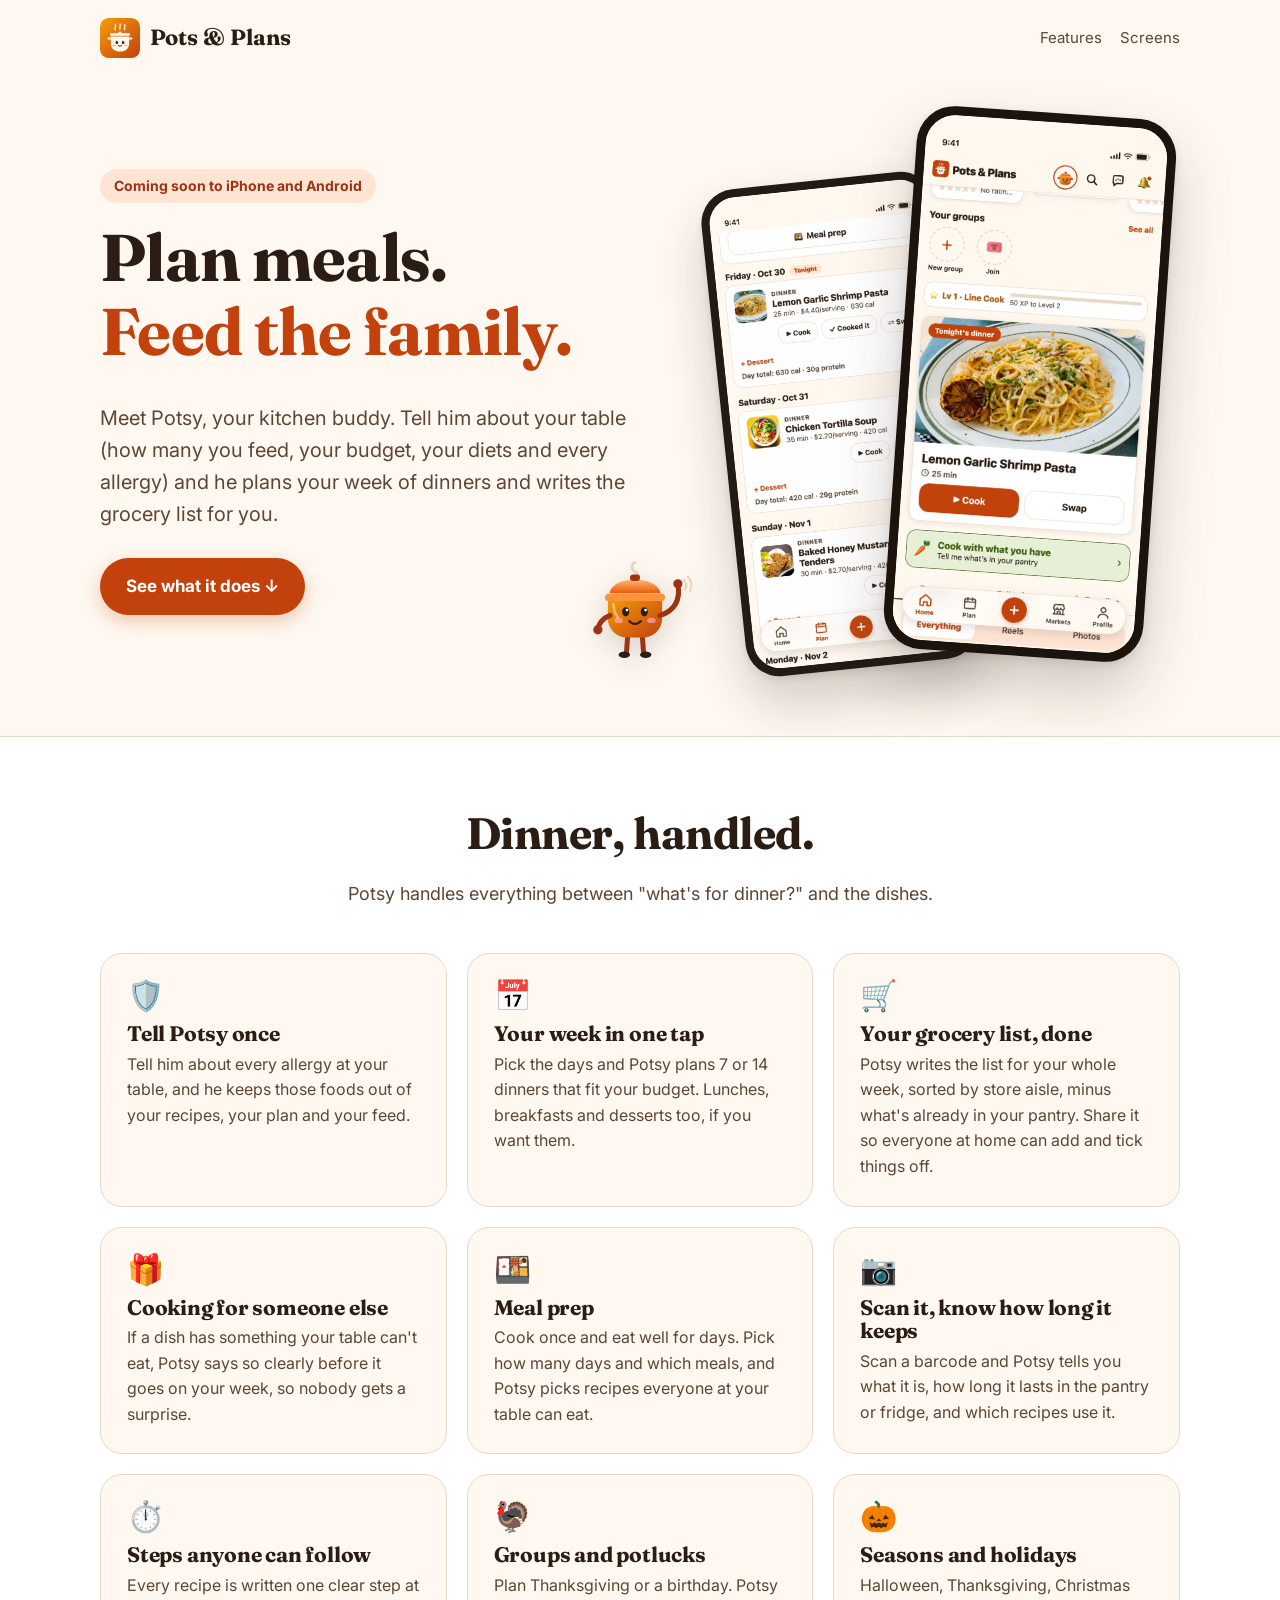
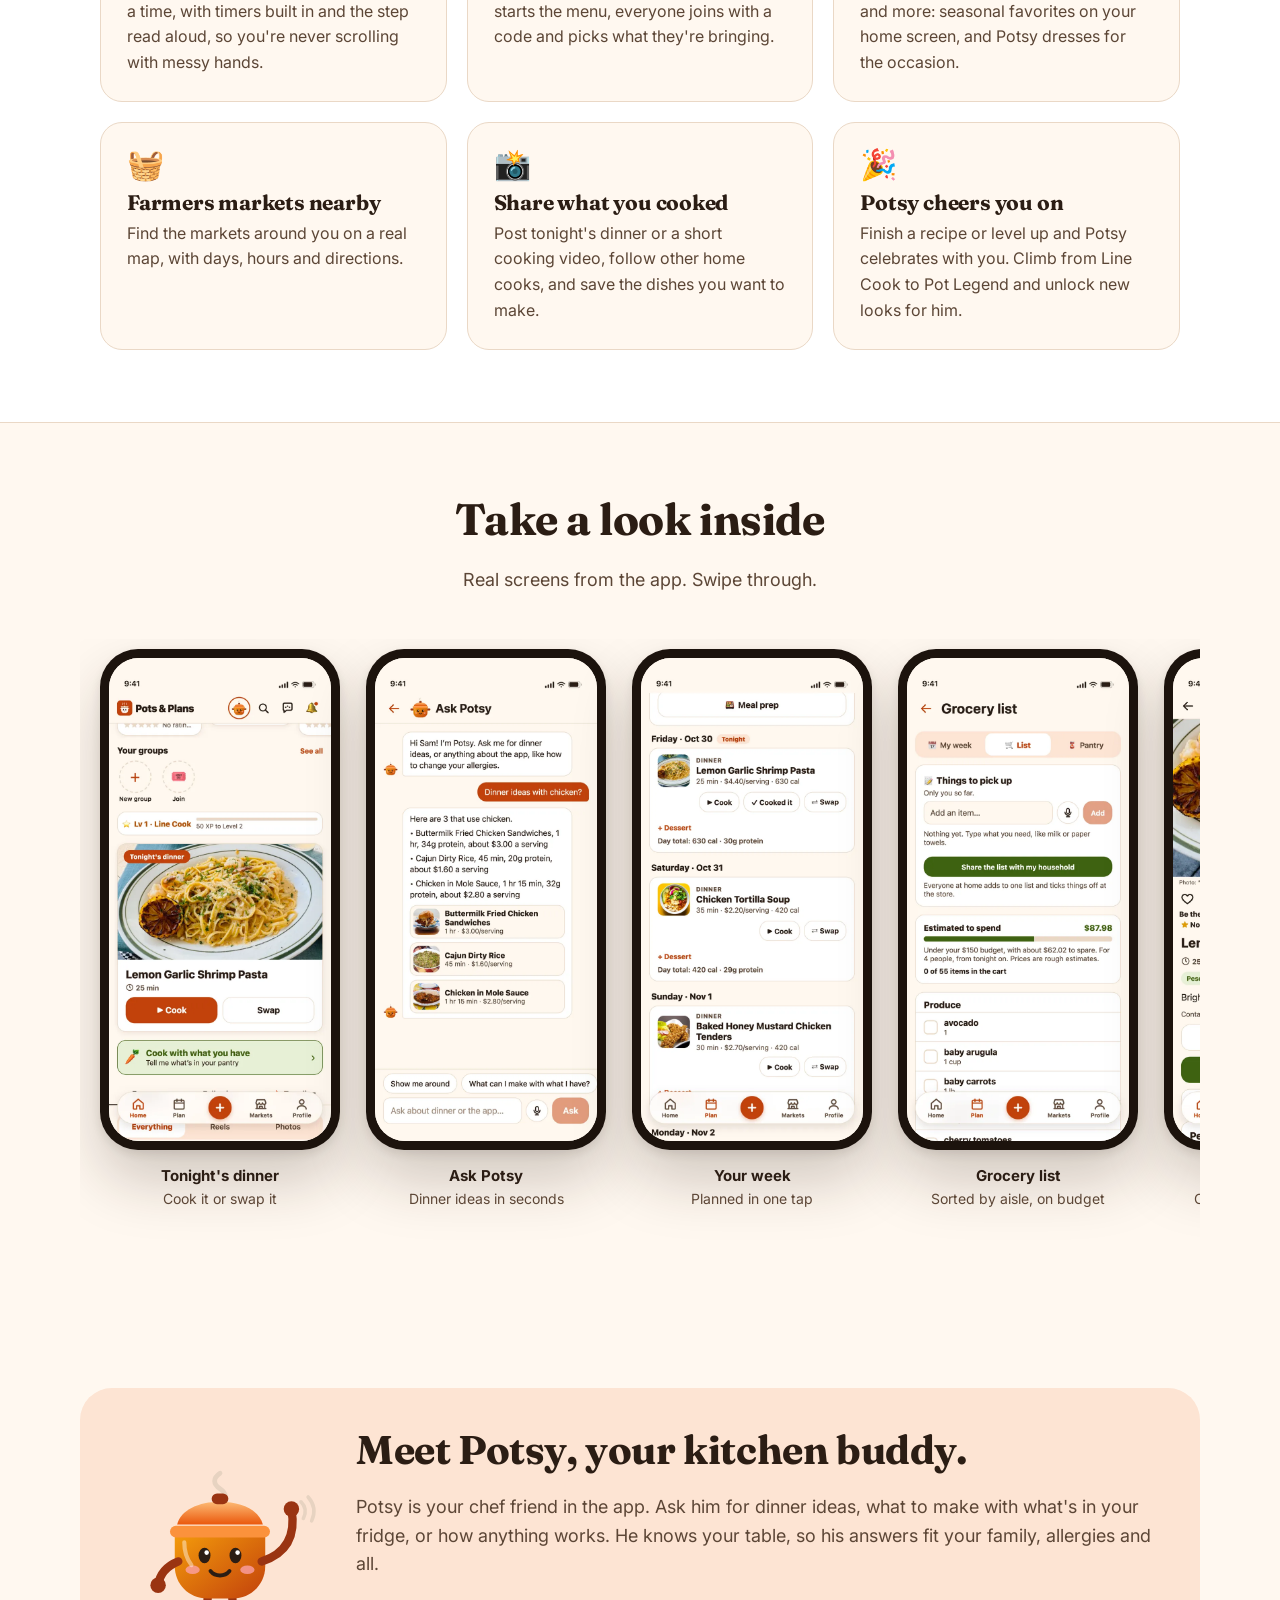
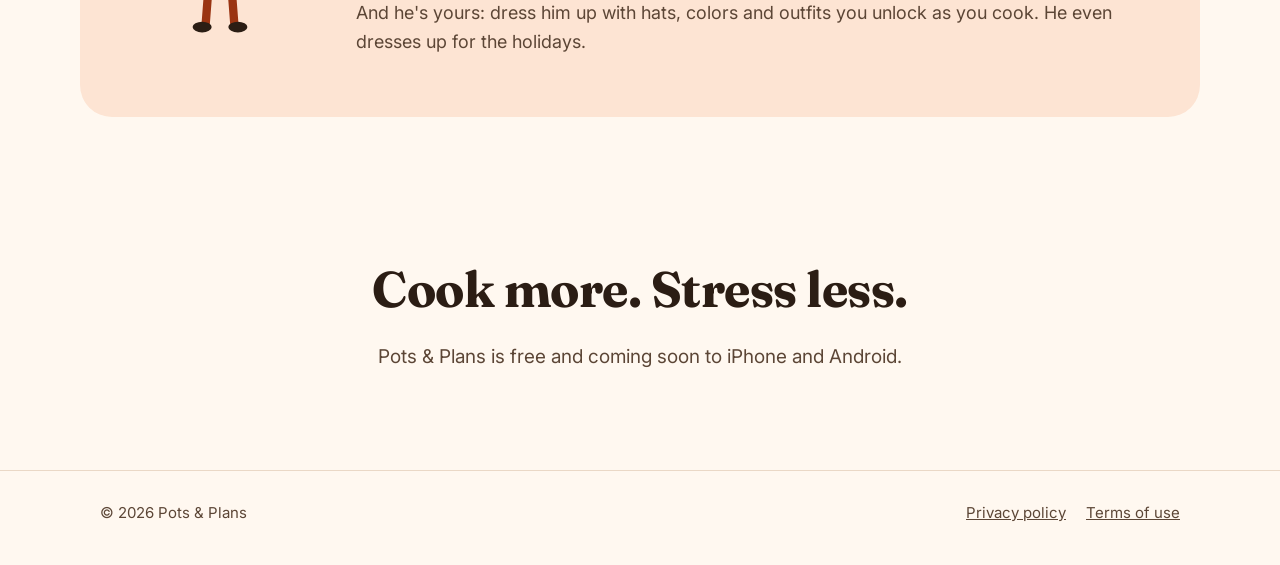
==== commit af7bf408: "Website: fresh store-build screenshots, Wave 5a-5c features, terms with zero-tolerance guidelines - " ====
--- a/index.html
+++ b/index.html
@@ -15,7 +15,7 @@
   <link rel="preconnect" href="https://fonts.googleapis.com">
   <link rel="preconnect" href="https://fonts.gstatic.com" crossorigin>
   <link href="https://fonts.googleapis.com/css2?family=Fraunces:opsz,wght@9..144,600;9..144,700&family=Inter:wght@400;600;700&display=swap" rel="stylesheet">
-  <link rel="stylesheet" href="/style.css?v=3">
+  <link rel="stylesheet" href="/style.css?v=4">
 </head>
 <body>
   <header class="top">
@@ -40,8 +40,8 @@
           </div>
         </div>
         <div class="hero-phones" aria-hidden="true">
-          <div class="phone back"><img src="/img/screens/plan.jpg?v=3" alt=""></div>
-          <div class="phone front"><img src="/img/screens/home.jpg?v=3" alt=""></div>
+          <div class="phone back"><img src="/img/screens/plan.webp?v=4" alt="" width="660" height="1434"></div>
+          <div class="phone front"><img src="/img/screens/home.webp?v=4" alt="" width="660" height="1434" fetchpriority="high"></div>
           <img class="potsy" src="/img/potsy-waving.svg" alt="">
         </div>
       </div>
@@ -54,15 +54,18 @@
           <p>Potsy handles everything between "what's for dinner?" and the dishes.</p>
         </div>
         <div class="features">
+          <div class="feature"><div class="icon">🛡️</div><h3>Tell Potsy once</h3><p>Tell him about every allergy at your table, and he keeps those foods out of your recipes, your plan and your feed.</p></div>
           <div class="feature"><div class="icon">📅</div><h3>Your week in one tap</h3><p>Pick the days and Potsy plans 7 or 14 dinners that fit your budget. Lunches, breakfasts and desserts too, if you want them.</p></div>
-          <div class="feature"><div class="icon">🛡️</div><h3>Tell Potsy once</h3><p>Tell him about every allergy at your table, and he keeps those foods out of your recipes, your plan and your feed.</p></div>
-          <div class="feature"><div class="icon">🛒</div><h3>Your grocery list, done</h3><p>Potsy writes the list for your whole week, sorted by store aisle, minus what's already in your pantry.</p></div>
-          <div class="feature"><div class="icon">👨‍👩‍👧</div><h3>Shared with your household</h3><p>One grocery list on every phone at home. Anyone can add to it or check things off at the store.</p></div>
-          <div class="feature"><div class="icon">🦃</div><h3>Groups and potlucks</h3><p>Start a group for the family or for Thanksgiving. Split the menu and see who's bringing what.</p></div>
+          <div class="feature"><div class="icon">🛒</div><h3>Your grocery list, done</h3><p>Potsy writes the list for your whole week, sorted by store aisle, minus what's already in your pantry. Share it so everyone at home can add and tick things off.</p></div>
+          <div class="feature"><div class="icon">🎁</div><h3>Cooking for someone else</h3><p>If a dish has something your table can't eat, Potsy says so clearly before it goes on your week, so nobody gets a surprise.</p></div>
+          <div class="feature"><div class="icon">🍱</div><h3>Meal prep</h3><p>Cook once and eat well for days. Pick how many days and which meals, and Potsy picks recipes everyone at your table can eat.</p></div>
+          <div class="feature"><div class="icon">📷</div><h3>Scan it, know how long it keeps</h3><p>Scan a barcode and Potsy tells you what it is, how long it lasts in the pantry or fridge, and which recipes use it.</p></div>
+          <div class="feature"><div class="icon">⏱️</div><h3>Steps anyone can follow</h3><p>Every recipe is written one clear step at a time, with timers built in and the step read aloud, so you're never scrolling with messy hands.</p></div>
+          <div class="feature"><div class="icon">🦃</div><h3>Groups and potlucks</h3><p>Plan Thanksgiving or a birthday. Potsy starts the menu, everyone joins with a code and picks what they're bringing.</p></div>
+          <div class="feature"><div class="icon">🎃</div><h3>Seasons and holidays</h3><p>Halloween, Thanksgiving, Christmas and more: seasonal favorites on your home screen, and Potsy dresses for the occasion.</p></div>
           <div class="feature"><div class="icon">🧺</div><h3>Farmers markets nearby</h3><p>Find the markets around you on a real map, with days, hours and directions.</p></div>
           <div class="feature"><div class="icon">📸</div><h3>Share what you cooked</h3><p>Post tonight's dinner or a short cooking video, follow other home cooks, and save the dishes you want to make.</p></div>
-          <div class="feature"><div class="icon">⏱️</div><h3>Cook with Potsy</h3><p>He walks you through one big step at a time, with timers built in, so you're never scrolling with messy hands.</p></div>
-          <div class="feature"><div class="icon">🏅</div><h3>Level up</h3><p>Climb from Line Cook to Pot Legend as you cook and share, and unlock new looks for Potsy along the way.</p></div>
+          <div class="feature"><div class="icon">🎉</div><h3>Potsy cheers you on</h3><p>Finish a recipe or level up and Potsy celebrates with you. Climb from Line Cook to Pot Legend and unlock new looks for him.</p></div>
         </div>
       </div>
     </section>
@@ -74,13 +77,17 @@
           <p>Real screens from the app. Swipe through.</p>
         </div>
         <div class="rail">
-          <figure><div class="phone"><img src="/img/screens/home.jpg?v=3" alt="Home screen with tonight's dinner" loading="lazy"></div><figcaption>Tonight's dinner<span>Cook it or swap it</span></figcaption></figure>
-          <figure><div class="phone"><img src="/img/screens/plan.jpg?v=3" alt="A week of planned dinners" loading="lazy"></div><figcaption>Your week<span>Planned in one tap</span></figcaption></figure>
-          <figure><div class="phone"><img src="/img/screens/list.jpg?v=3" alt="Grocery list sorted by aisle" loading="lazy"></div><figcaption>Grocery list<span>Sorted by aisle, on budget</span></figcaption></figure>
-          <figure><div class="phone"><img src="/img/screens/recipe.jpg?v=3" alt="A recipe page" loading="lazy"></div><figcaption>500+ recipes<span>Cost per serving, every one</span></figcaption></figure>
-          <figure><div class="phone"><img src="/img/screens/feed.jpg?v=3" alt="The recipe feed" loading="lazy"></div><figcaption>The feed<span>Picked from your answers</span></figcaption></figure>
-          <figure><div class="phone"><img src="/img/screens/potsy.jpg?v=3" alt="Asking Potsy for dinner ideas" loading="lazy"></div><figcaption>Ask Potsy<span>Dinner ideas in seconds</span></figcaption></figure>
-          <figure><div class="phone"><img src="/img/screens/markets.jpg?v=3" alt="Farmers market map" loading="lazy"></div><figcaption>Farmers markets<span>Map or satellite, near you</span></figcaption></figure>
+          <figure><div class="phone"><img src="/img/screens/home.webp?v=4" alt="Home screen with tonight's dinner, lemon garlic shrimp pasta" width="660" height="1434" loading="lazy" decoding="async"></div><figcaption>Tonight's dinner<span>Cook it or swap it</span></figcaption></figure>
+          <figure><div class="phone"><img src="/img/screens/potsy.webp?v=4" alt="Asking Potsy for chicken dinner ideas" width="660" height="1434" loading="lazy" decoding="async"></div><figcaption>Ask Potsy<span>Dinner ideas in seconds</span></figcaption></figure>
+          <figure><div class="phone"><img src="/img/screens/plan.webp?v=4" alt="A week of planned dinners, day by day" width="660" height="1434" loading="lazy" decoding="async"></div><figcaption>Your week<span>Planned in one tap</span></figcaption></figure>
+          <figure><div class="phone"><img src="/img/screens/list.webp?v=4" alt="Grocery list sorted by aisle with the estimated spend" width="660" height="1434" loading="lazy" decoding="async"></div><figcaption>Grocery list<span>Sorted by aisle, on budget</span></figcaption></figure>
+          <figure><div class="phone"><img src="/img/screens/recipe.webp?v=4" alt="Lemon garlic shrimp pasta recipe page" width="660" height="1434" loading="lazy" decoding="async"></div><figcaption>500+ recipes<span>Cost per serving, every one</span></figcaption></figure>
+          <figure><div class="phone"><img src="/img/screens/cook.webp?v=4" alt="Cook mode showing one step with a timer button" width="660" height="1434" loading="lazy" decoding="async"></div><figcaption>Cook mode<span>One clear step at a time</span></figcaption></figure>
+          <figure><div class="phone"><img src="/img/screens/allergy.webp?v=4" alt="A recipe flagged as not safe because of a shellfish allergy" width="660" height="1434" loading="lazy" decoding="async"></div><figcaption>Allergy safety<span>Flagged before it's on your plate</span></figcaption></figure>
+          <figure><div class="phone"><img src="/img/screens/potluck.webp?v=4" alt="Thanksgiving potluck menu with who is bringing what" width="660" height="1434" loading="lazy" decoding="async"></div><figcaption>Potlucks<span>Who's bringing what</span></figcaption></figure>
+          <figure><div class="phone"><img src="/img/screens/markets.webp?v=4" alt="Farmers market map near Austin" width="660" height="1434" loading="lazy" decoding="async"></div><figcaption>Farmers markets<span>On a real map, near you</span></figcaption></figure>
+          <figure><div class="phone"><img src="/img/screens/scanner.webp?v=4" alt="Barcode scan result for ketchup showing how long it keeps" width="660" height="1434" loading="lazy" decoding="async"></div><figcaption>Scan a barcode<span>How long it keeps</span></figcaption></figure>
+          <figure><div class="phone"><img src="/img/screens/profile.webp?v=4" alt="A home cook's profile with their posts" width="660" height="1434" loading="lazy" decoding="async"></div><figcaption>Your profile<span>Share what you cooked</span></figcaption></figure>
         </div>
       </div>
     </section>
@@ -90,8 +97,8 @@
         <img src="/img/potsy-waving.svg" alt="Potsy, the Pots & Plans pot, waving">
         <div>
           <h2>Meet Potsy, your kitchen buddy.</h2>
-          <p>Potsy is your chef friend in the app. Ask him for dinner ideas, what to make with what's in your fridge, or how anything works. He knows your table, so his answers fit your family.</p>
-          <p>And he's yours: dress him up with hats, colors and outfits you unlock as you cook.</p>
+          <p>Potsy is your chef friend in the app. Ask him for dinner ideas, what to make with what's in your fridge, or how anything works. He knows your table, so his answers fit your family, allergies and all.</p>
+          <p>And he's yours: dress him up with hats, colors and outfits you unlock as you cook. He even dresses up for the holidays.</p>
         </div>
       </div>
     </section>
--- a/style.css
+++ b/style.css
@@ -19,7 +19,7 @@
   color: var(--ink);
   font: 17px/1.6 "Inter", system-ui, -apple-system, "Segoe UI", sans-serif;
 }
-img { max-width: 100%; display: block; }
+img { max-width: 100%; height: auto; display: block; }
 a { color: var(--brand); }
 h1, h2, h3 { font-family: "Fraunces", Georgia, serif; line-height: 1.12; margin: 0 0 .5em; letter-spacing: -0.01em; }
 .wrap { max-width: 1120px; margin: 0 auto; padding: 0 20px; }
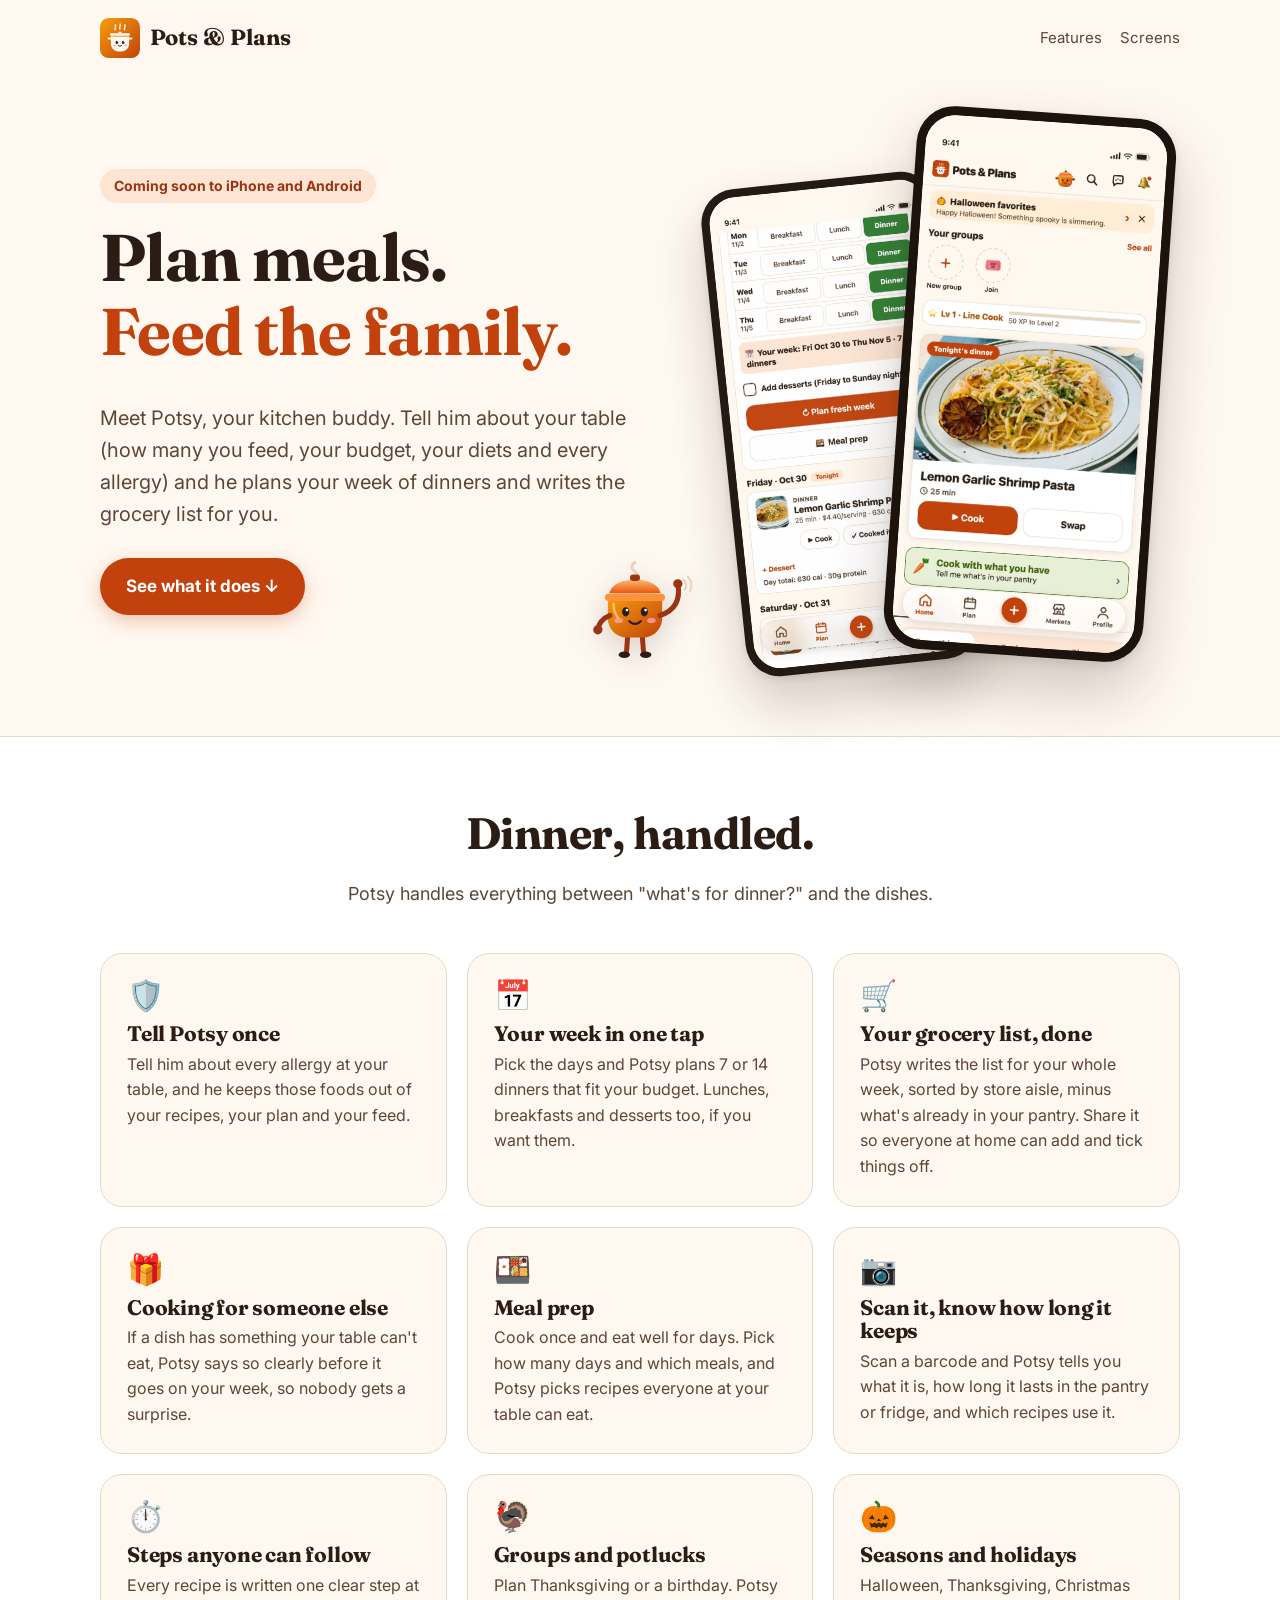
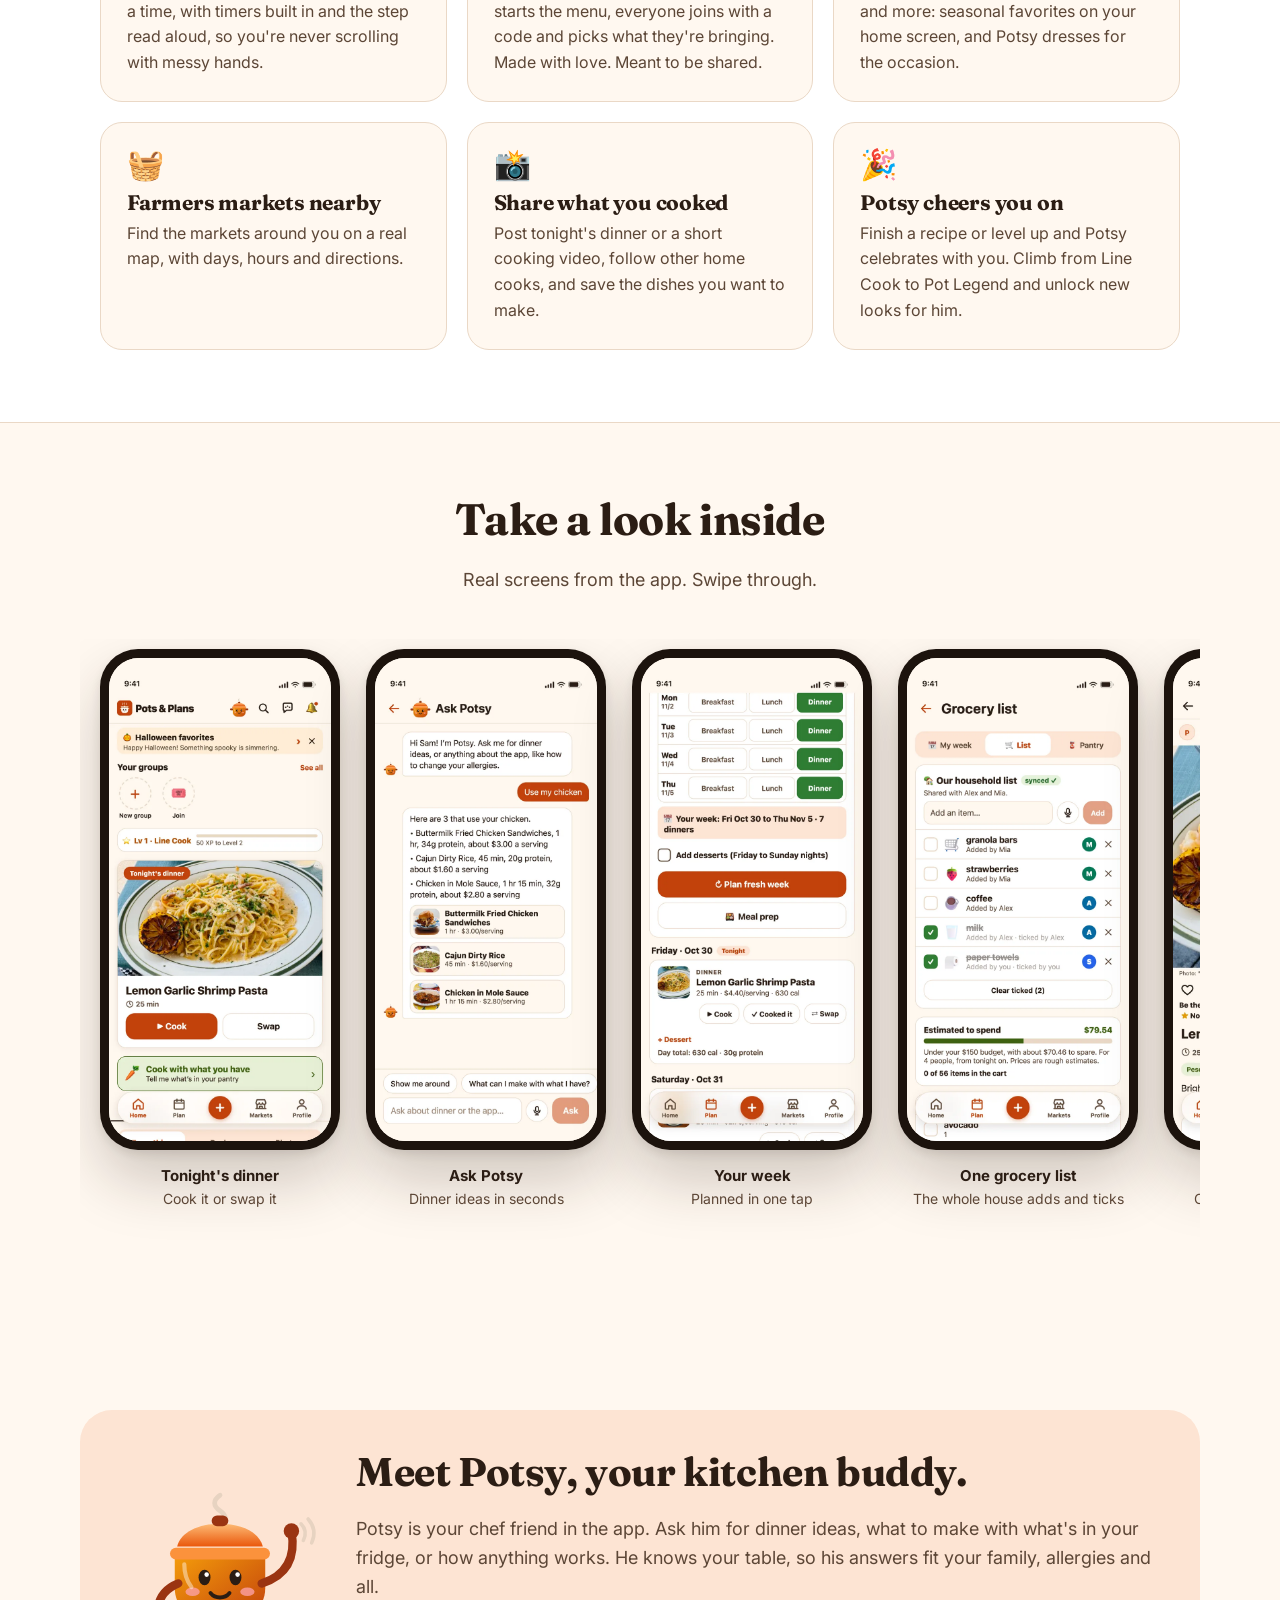
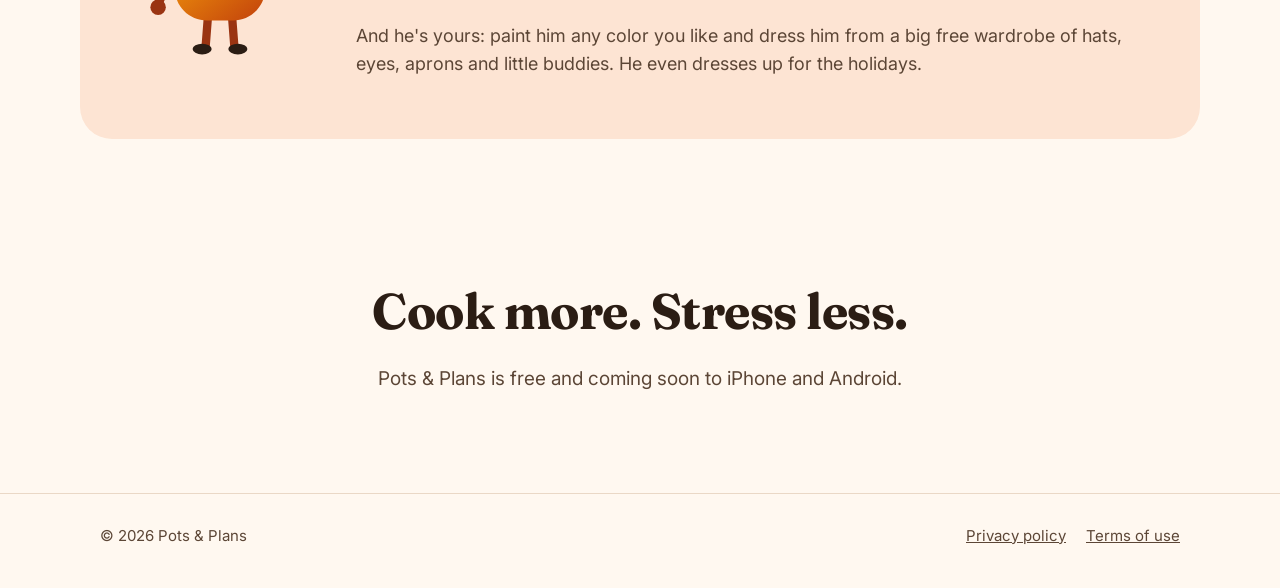
==== commit d79b62ef: "Website: new app screenshots, hero phone fits on phones, Potsy any color Fresh store-build screens (" ====
--- a/index.html
+++ b/index.html
@@ -15,7 +15,7 @@
   <link rel="preconnect" href="https://fonts.googleapis.com">
   <link rel="preconnect" href="https://fonts.gstatic.com" crossorigin>
   <link href="https://fonts.googleapis.com/css2?family=Fraunces:opsz,wght@9..144,600;9..144,700&family=Inter:wght@400;600;700&display=swap" rel="stylesheet">
-  <link rel="stylesheet" href="/style.css?v=4">
+  <link rel="stylesheet" href="/style.css?v=5">
 </head>
 <body>
   <header class="top">
@@ -40,8 +40,8 @@
           </div>
         </div>
         <div class="hero-phones" aria-hidden="true">
-          <div class="phone back"><img src="/img/screens/plan.webp?v=4" alt="" width="660" height="1434"></div>
-          <div class="phone front"><img src="/img/screens/home.webp?v=4" alt="" width="660" height="1434" fetchpriority="high"></div>
+          <div class="phone back"><img src="/img/screens/plan.webp?v=5" alt="" width="660" height="1434"></div>
+          <div class="phone front"><img src="/img/screens/home.webp?v=5" alt="" width="660" height="1434" fetchpriority="high"></div>
           <img class="potsy" src="/img/potsy-waving.svg" alt="">
         </div>
       </div>
@@ -61,7 +61,7 @@
           <div class="feature"><div class="icon">🍱</div><h3>Meal prep</h3><p>Cook once and eat well for days. Pick how many days and which meals, and Potsy picks recipes everyone at your table can eat.</p></div>
           <div class="feature"><div class="icon">📷</div><h3>Scan it, know how long it keeps</h3><p>Scan a barcode and Potsy tells you what it is, how long it lasts in the pantry or fridge, and which recipes use it.</p></div>
           <div class="feature"><div class="icon">⏱️</div><h3>Steps anyone can follow</h3><p>Every recipe is written one clear step at a time, with timers built in and the step read aloud, so you're never scrolling with messy hands.</p></div>
-          <div class="feature"><div class="icon">🦃</div><h3>Groups and potlucks</h3><p>Plan Thanksgiving or a birthday. Potsy starts the menu, everyone joins with a code and picks what they're bringing.</p></div>
+          <div class="feature"><div class="icon">🦃</div><h3>Groups and potlucks</h3><p>Plan Thanksgiving or a birthday. Potsy starts the menu, everyone joins with a code and picks what they're bringing. Made with love. Meant to be shared.</p></div>
           <div class="feature"><div class="icon">🎃</div><h3>Seasons and holidays</h3><p>Halloween, Thanksgiving, Christmas and more: seasonal favorites on your home screen, and Potsy dresses for the occasion.</p></div>
           <div class="feature"><div class="icon">🧺</div><h3>Farmers markets nearby</h3><p>Find the markets around you on a real map, with days, hours and directions.</p></div>
           <div class="feature"><div class="icon">📸</div><h3>Share what you cooked</h3><p>Post tonight's dinner or a short cooking video, follow other home cooks, and save the dishes you want to make.</p></div>
@@ -77,17 +77,18 @@
           <p>Real screens from the app. Swipe through.</p>
         </div>
         <div class="rail">
-          <figure><div class="phone"><img src="/img/screens/home.webp?v=4" alt="Home screen with tonight's dinner, lemon garlic shrimp pasta" width="660" height="1434" loading="lazy" decoding="async"></div><figcaption>Tonight's dinner<span>Cook it or swap it</span></figcaption></figure>
-          <figure><div class="phone"><img src="/img/screens/potsy.webp?v=4" alt="Asking Potsy for chicken dinner ideas" width="660" height="1434" loading="lazy" decoding="async"></div><figcaption>Ask Potsy<span>Dinner ideas in seconds</span></figcaption></figure>
-          <figure><div class="phone"><img src="/img/screens/plan.webp?v=4" alt="A week of planned dinners, day by day" width="660" height="1434" loading="lazy" decoding="async"></div><figcaption>Your week<span>Planned in one tap</span></figcaption></figure>
-          <figure><div class="phone"><img src="/img/screens/list.webp?v=4" alt="Grocery list sorted by aisle with the estimated spend" width="660" height="1434" loading="lazy" decoding="async"></div><figcaption>Grocery list<span>Sorted by aisle, on budget</span></figcaption></figure>
-          <figure><div class="phone"><img src="/img/screens/recipe.webp?v=4" alt="Lemon garlic shrimp pasta recipe page" width="660" height="1434" loading="lazy" decoding="async"></div><figcaption>500+ recipes<span>Cost per serving, every one</span></figcaption></figure>
-          <figure><div class="phone"><img src="/img/screens/cook.webp?v=4" alt="Cook mode showing one step with a timer button" width="660" height="1434" loading="lazy" decoding="async"></div><figcaption>Cook mode<span>One clear step at a time</span></figcaption></figure>
-          <figure><div class="phone"><img src="/img/screens/allergy.webp?v=4" alt="A recipe flagged as not safe because of a shellfish allergy" width="660" height="1434" loading="lazy" decoding="async"></div><figcaption>Allergy safety<span>Flagged before it's on your plate</span></figcaption></figure>
-          <figure><div class="phone"><img src="/img/screens/potluck.webp?v=4" alt="Thanksgiving potluck menu with who is bringing what" width="660" height="1434" loading="lazy" decoding="async"></div><figcaption>Potlucks<span>Who's bringing what</span></figcaption></figure>
-          <figure><div class="phone"><img src="/img/screens/markets.webp?v=4" alt="Farmers market map near Austin" width="660" height="1434" loading="lazy" decoding="async"></div><figcaption>Farmers markets<span>On a real map, near you</span></figcaption></figure>
-          <figure><div class="phone"><img src="/img/screens/scanner.webp?v=4" alt="Barcode scan result for ketchup showing how long it keeps" width="660" height="1434" loading="lazy" decoding="async"></div><figcaption>Scan a barcode<span>How long it keeps</span></figcaption></figure>
-          <figure><div class="phone"><img src="/img/screens/profile.webp?v=4" alt="A home cook's profile with their posts" width="660" height="1434" loading="lazy" decoding="async"></div><figcaption>Your profile<span>Share what you cooked</span></figcaption></figure>
+          <figure><div class="phone"><img src="/img/screens/home.webp?v=5" alt="Home screen with tonight's dinner, lemon garlic shrimp pasta" width="660" height="1434" loading="lazy" decoding="async"></div><figcaption>Tonight's dinner<span>Cook it or swap it</span></figcaption></figure>
+          <figure><div class="phone"><img src="/img/screens/potsy.webp?v=5" alt="Asking Potsy for chicken dinner ideas" width="660" height="1434" loading="lazy" decoding="async"></div><figcaption>Ask Potsy<span>Dinner ideas in seconds</span></figcaption></figure>
+          <figure><div class="phone"><img src="/img/screens/plan.webp?v=5" alt="A planned week: dinner picked for each day, tonight's dinner below" width="660" height="1434" loading="lazy" decoding="async"></div><figcaption>Your week<span>Planned in one tap</span></figcaption></figure>
+          <figure><div class="phone"><img src="/img/screens/list.webp?v=5" alt="A household grocery list shared with Alex and Mia, with ticked items" width="660" height="1434" loading="lazy" decoding="async"></div><figcaption>One grocery list<span>The whole house adds and ticks</span></figcaption></figure>
+          <figure><div class="phone"><img src="/img/screens/recipe.webp?v=5" alt="Lemon garlic shrimp pasta recipe page" width="660" height="1434" loading="lazy" decoding="async"></div><figcaption>500+ recipes<span>Cost per serving, every one</span></figcaption></figure>
+          <figure><div class="phone"><img src="/img/screens/cook.webp?v=5" alt="Cook mode showing one step with a timer running" width="660" height="1434" loading="lazy" decoding="async"></div><figcaption>Cook mode<span>One clear step at a time</span></figcaption></figure>
+          <figure><div class="phone"><img src="/img/screens/allergy.webp?v=5" alt="My household: everyone at the table with their allergies, and recipes with them hidden" width="660" height="1434" loading="lazy" decoding="async"></div><figcaption>Every allergy<span>Planned around everyone at your table</span></figcaption></figure>
+          <figure><div class="phone"><img src="/img/screens/potluck.webp?v=5" alt="Thanksgiving potluck menu with who is bringing what" width="660" height="1434" loading="lazy" decoding="async"></div><figcaption>Potlucks<span>Who's bringing what</span></figcaption></figure>
+          <figure><div class="phone"><img src="/img/screens/markets.webp?v=5" alt="Farmers market map near Austin" width="660" height="1434" loading="lazy" decoding="async"></div><figcaption>Farmers markets<span>On a real map, near you</span></figcaption></figure>
+          <figure><div class="phone"><img src="/img/screens/scanner.webp?v=5" alt="Barcode scan result for ketchup showing how long it keeps" width="660" height="1434" loading="lazy" decoding="async"></div><figcaption>Scan a barcode<span>How long it keeps</span></figcaption></figure>
+          <figure><div class="phone"><img src="/img/screens/share.webp?v=5" alt="A recipe shared in a family group chat" width="660" height="1434" loading="lazy" decoding="async"></div><figcaption>Family circles<span>Share recipes with the people you love</span></figcaption></figure>
+          <figure><div class="phone"><img src="/img/screens/dress.webp?v=5" alt="Dress Potsy: Potsy in teal with a crown, and a wardrobe of hats" width="660" height="1434" loading="lazy" decoding="async"></div><figcaption>Dress Potsy<span>Any color, big free wardrobe</span></figcaption></figure>
         </div>
       </div>
     </section>
@@ -98,7 +99,7 @@
         <div>
           <h2>Meet Potsy, your kitchen buddy.</h2>
           <p>Potsy is your chef friend in the app. Ask him for dinner ideas, what to make with what's in your fridge, or how anything works. He knows your table, so his answers fit your family, allergies and all.</p>
-          <p>And he's yours: dress him up with hats, colors and outfits you unlock as you cook. He even dresses up for the holidays.</p>
+          <p>And he's yours: paint him any color you like and dress him from a big free wardrobe of hats, eyes, aprons and little buddies. He even dresses up for the holidays.</p>
         </div>
       </div>
     </section>
--- a/style.css
+++ b/style.css
@@ -132,11 +132,13 @@
   .top nav .hide-sm { display: none; }
   .features { grid-template-columns: 1fr; }
   section { padding: 56px 0; }
-  .hero-phones { min-height: 400px; }
-  .hero-phones .phone { width: 180px; border-radius: 30px; padding: 7px; }
+  /* Both phones sized off the screen width, so the front one never runs past the right edge. */
+  .hero { overflow-x: clip; padding-bottom: 40px; }
+  .hero-phones { min-height: min(400px, 104vw); }
+  .hero-phones .phone { width: min(170px, 42vw); border-radius: 30px; padding: 7px; }
   .hero-phones .phone img { border-radius: 24px; }
-  .hero-phones .phone.back { transform: translateX(calc(-50% - 12px)) rotate(-6deg) scale(.9); }
-  .hero-phones .phone.front { transform: translateX(calc(-50% + 90px)) rotate(4deg); }
-  .hero-phones .potsy { width: 64px; left: 2px; bottom: 0; }
+  .hero-phones .phone.back { transform: translateX(calc(-50% - min(24px, 6vw))) rotate(-6deg) scale(.9); }
+  .hero-phones .phone.front { transform: translateX(calc(-50% + min(80px, 19vw))) rotate(4deg); }
+  .hero-phones .potsy { width: min(64px, 16vw); left: 0; bottom: 56px; z-index: 2; }
   .rail figure { flex-basis: 210px; }
 }
